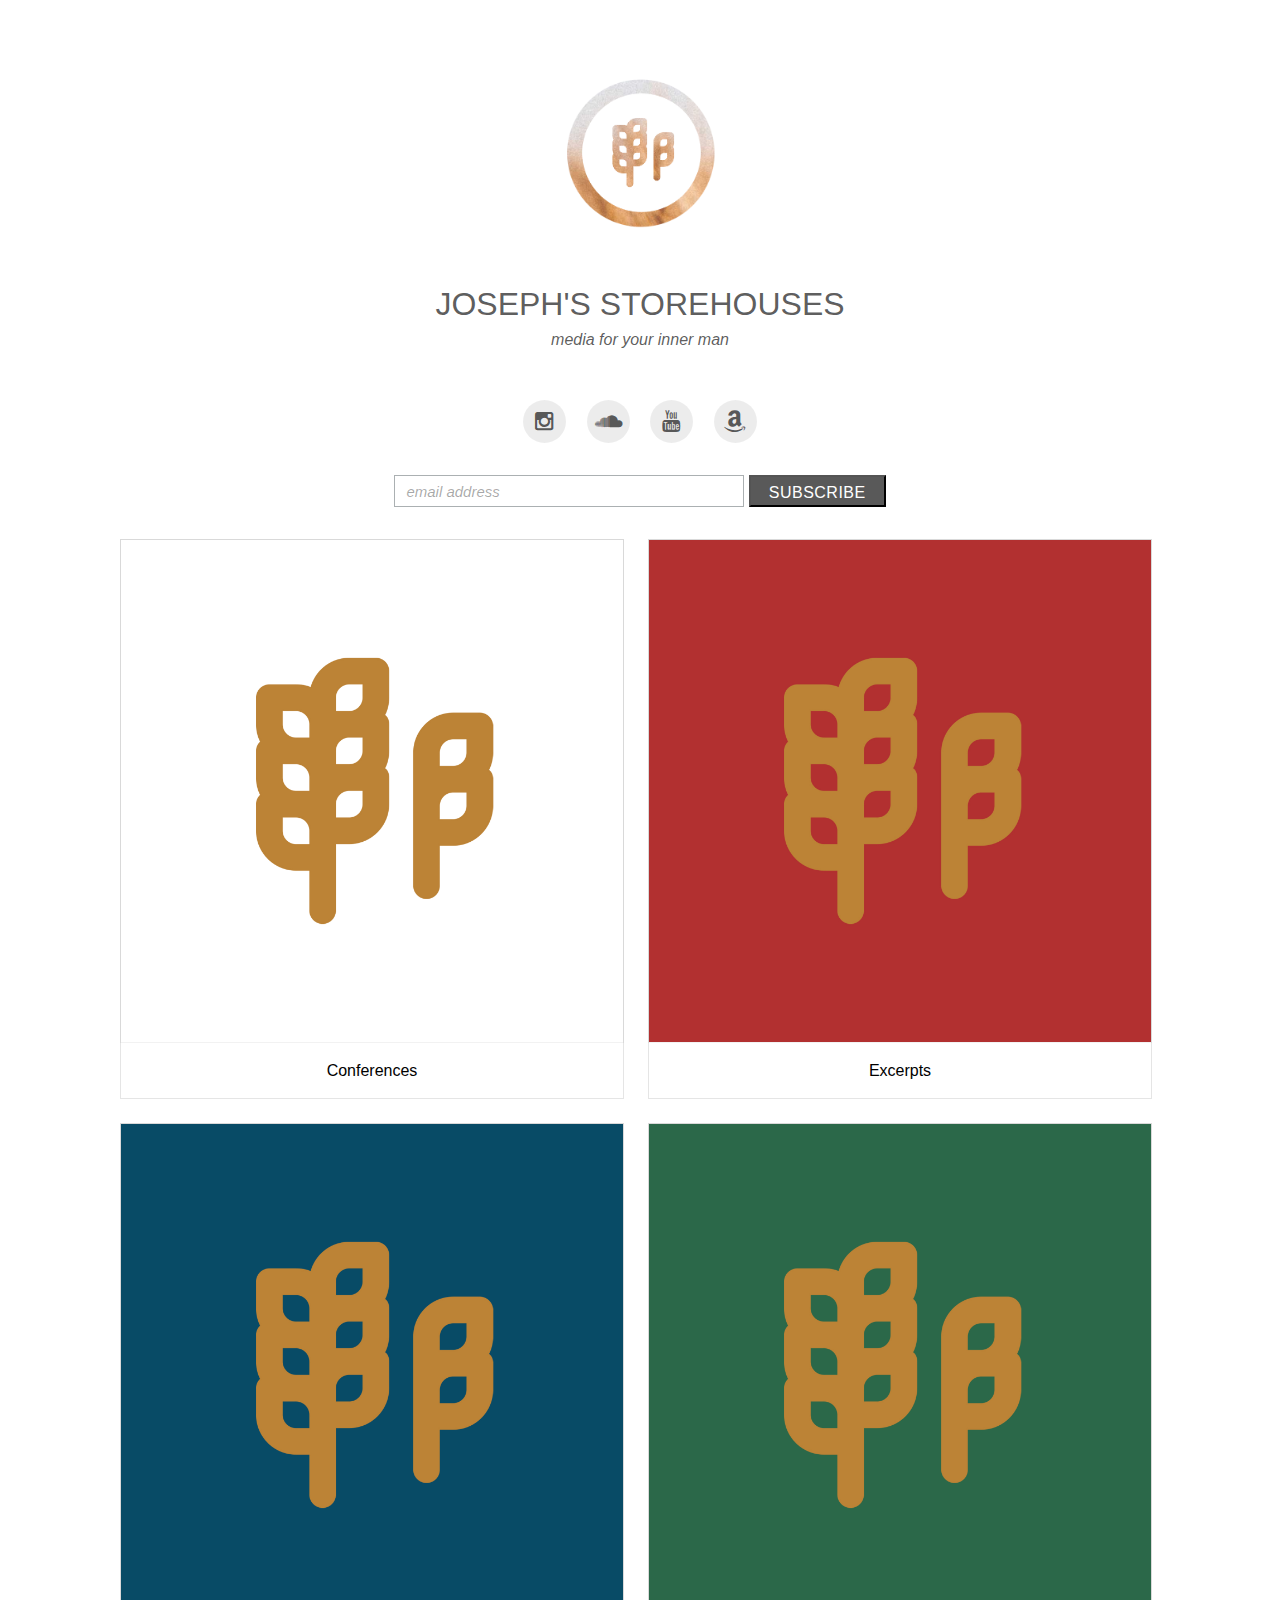
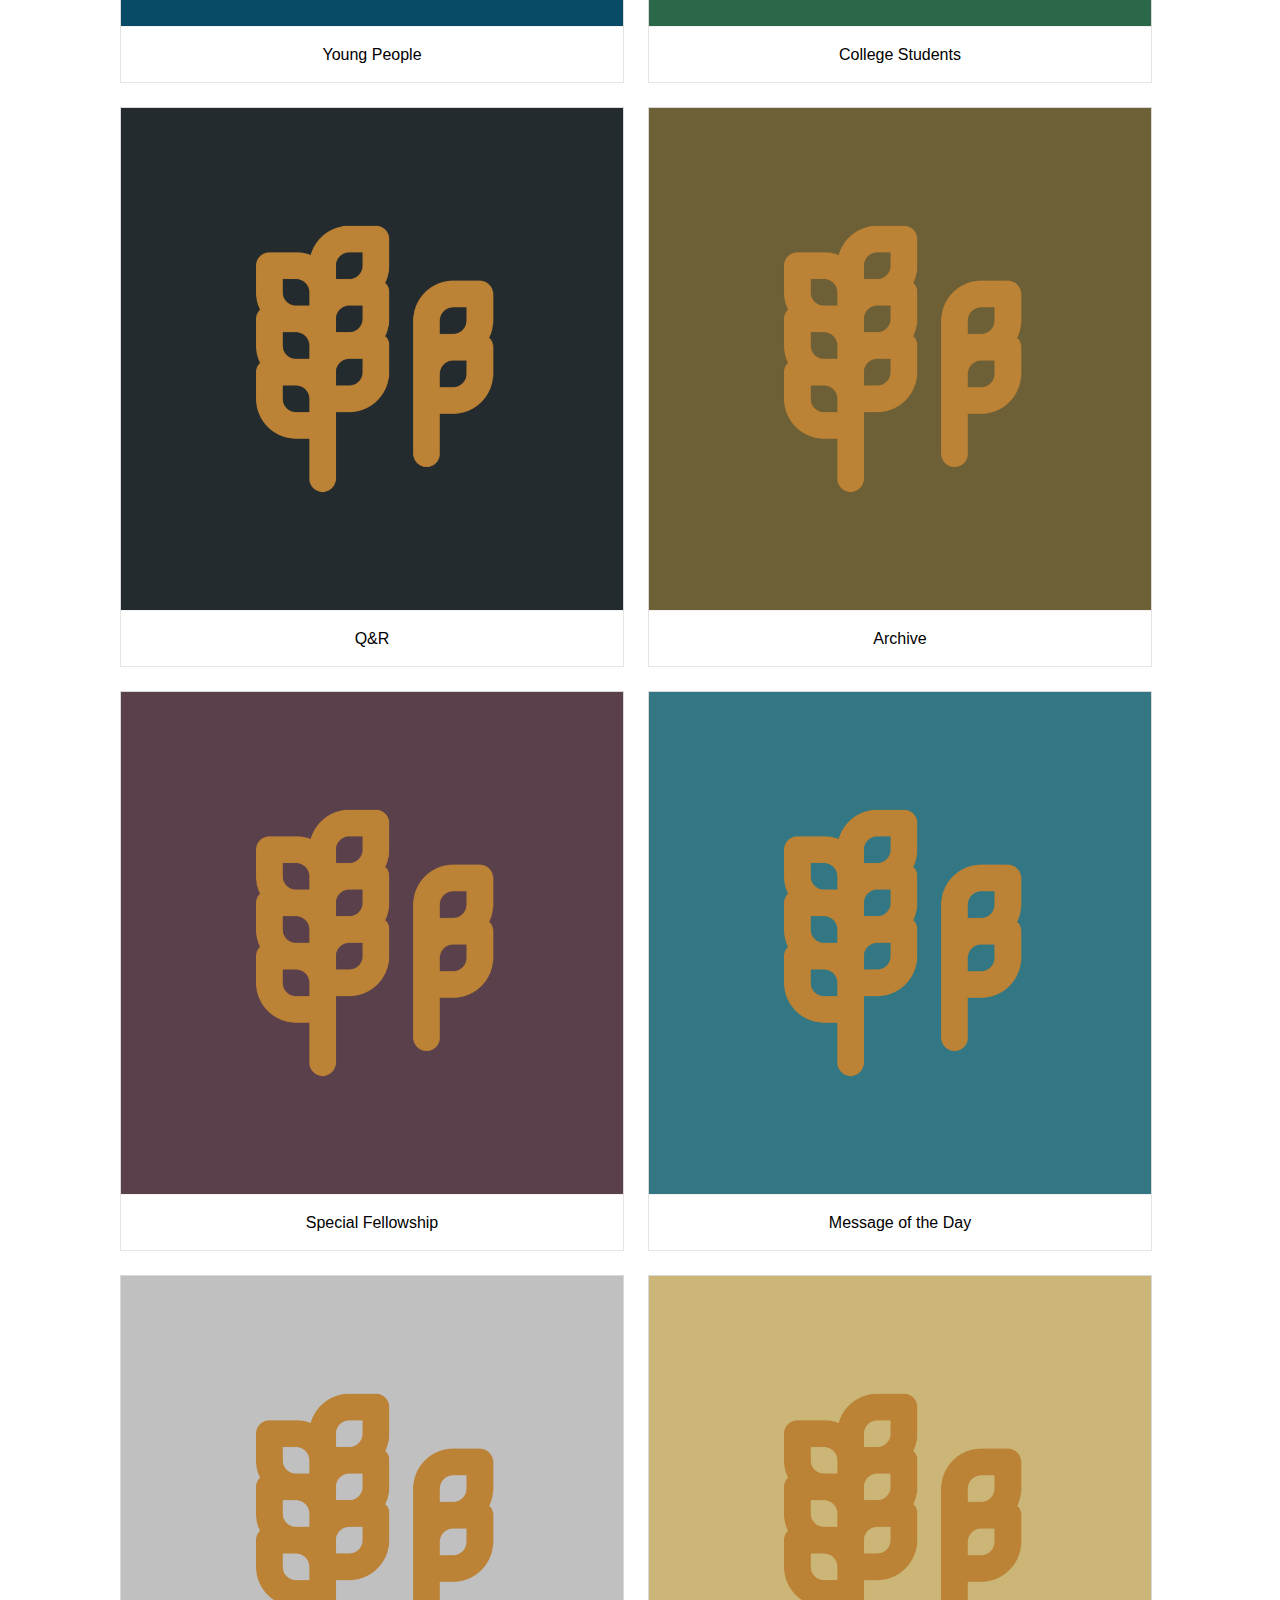
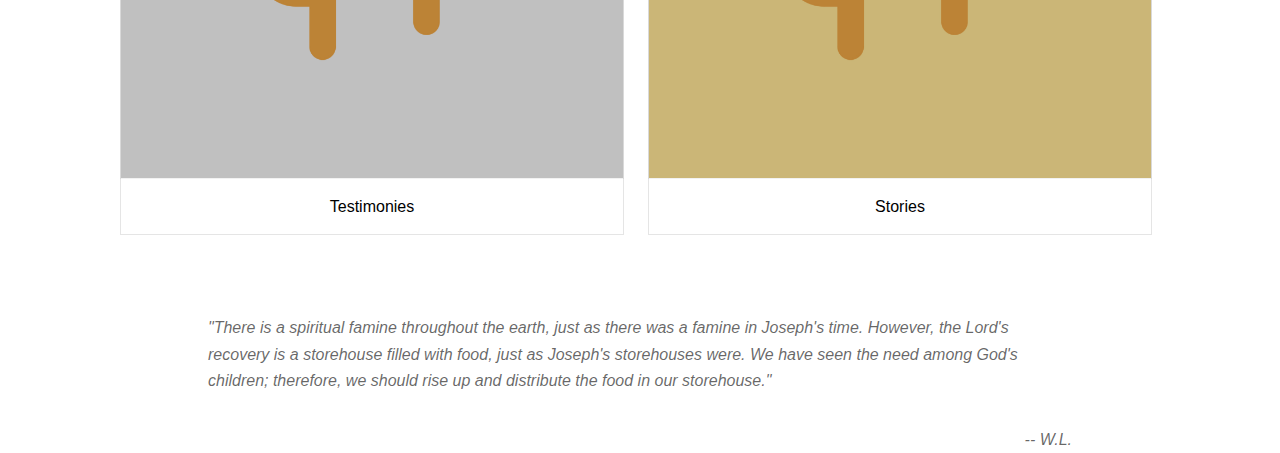
==== index.html @ 4e884fbc "Mail chimp style attempt #3" ====
<!DOCTYPE HTML>
<html>
	<head>
		<title>JStore</title>
		<meta charset="utf-8" />
		<meta name="viewport" content="width=device-width, initial-scale=1" />
		<link rel="stylesheet" href="assets/css/main.css" />
	</head>
	<body>


		<!-- The Overlay -->
		<div id="pick-podcast-method" class="overlay">
			<a href="javascript:void(0)" class="closebtn" onclick="closeNav()">&times;</a>
			<div class="overlay-content">
				<h1 id="overlay-text"></h1>
				<img src="images/thumbs/q-and-r.jpg" alt="conferences" id="overlay-image"/>
				<a id="apple-podcast-link">Apple Podcasts</a>
				<a id="google-podcast-link">Google Podcasts</a>
				<!-- <a id="overcast-link">Overcast</a> -->
				<a id="pocketCast-link">Pocket Casts</a>
				<a id="spotify-link">Spotify</a>
			</div>
		</div>

		<!-- Wrapper -->
			<div id="wrapper">

				<!-- Header -->
					<header id="header">
						<span class="avatar"><img src="images/avatar.png" alt="" /></span>
						<h1>JOSEPH'S STOREHOUSES</h1>
						<h2>media for your inner man</h2>
						<ul class="icons">
							<li><a href="https://instagram.com/jstorehouses?igshid=1w54a5v2cci45" class="icon style2 fa-instagram"><span class="label">Instagram</span></a></li>
							<li><a href="https://soundcloud.com/storehouses" class="icon style2 fa-soundcloud"><span class="label">SoundCloud</span></a></li>
							<li><a href="https://www.youtube.com/channel/UCAgT1_KsVG-cgtVqPvh79rQ" class="icon style2 fa-youtube"><span class="label">YouTube</span></a></li>
							<li><a href="https://www.amazon.com/jstorehouses-com-Josephs-Storehouses/dp/B0845ZCYL8/ref=mp_s_a_1_1?keywords=joseph%E2%80%99s+storehouses+alexa+skill&qid=1580650456&sr=8-1" class="icon style2 fa-amazon"><span class="label">Alexa</span></a></li>
						</ul>


						<!-- Begin Mailchimp Signup Form -->
						<link href="//cdn-images.mailchimp.com/embedcode/horizontal-slim-10_7.css" rel="stylesheet" type="text/css">
						<div id="mc_embed_signup">
							<form action="https://gmail.us20.list-manage.com/subscribe/post?u=3be3a4b41cfe2de0cd29c09fe&amp;id=c2358cf5a8" method="post" id="mc-embedded-subscribe-form" name="mc-embedded-subscribe-form" class="validate" target="_blank" novalidate>
							    <div id="mc_embed_signup_scroll">

										<input type="email" value="" name="EMAIL" class="email" id="mce-EMAIL" placeholder="email address" required>
								    <!-- real people should not fill this in and expect good things - do not remove this or risk form bot signups-->
								    <div style="position: absolute; left: -5000px;" aria-hidden="true"><input type="text" name="b_3be3a4b41cfe2de0cd29c09fe_c2358cf5a8" tabindex="-1" value=""></div>
										<input type="submit" value="SUBSCRIBE" name="subscribe" id="mc-embedded-subscribe" class="button">
							    </div>
							</form>
						</div>
						<!--End mc_embed_signup-->

						<!-- <input type="text" placeholder="enter email" class="field" maxlength="75" id="email"/> -->
						<!-- <button class="button">SUBSCRIBE</button> -->
					</header>

				<!-- Main -->
					<section id="main">

						<!-- Thumbnails (for Desktop)-->
							<section class="thumbnails" id="thumbDesktop">
								<div>
									<a onclick="openConferences()">
										<img src="images/thumbs/conferences.jpg" alt="conferences" />
										<h3>Conferences</h3>
									</a>
									<a onclick="openYP()">
										<img src="images/thumbs/young-people.jpg" alt="" />
										<h3>Young People</h3>
									</a>
								</div>

								<div>
									<a onclick="openQR()">
										<img src="images/thumbs/q-and-r.jpg" alt="" />
										<h3>Q&R</h3>
									</a>

									<a onclick="openSpecialFellowship()">
										<img src="images/thumbs/special-fellowship.jpg" alt="" />
										<h3>Special Fellowship</h3>
									</a>
								</div>

								<div>
									<a onclick="openTestimonies()">
										<img src="images/thumbs/testimonies.jpg" alt="" />
										<h3>Testimonies</h3>
									</a>
									<a onclick="openExcerpts()">
										<img src="images/thumbs/excerpts.jpg" alt="" />
										<h3>Excerpts</h3>
									</a>
								</div>

								<div>
									<a onclick="openCollege()">
										<img src="images/thumbs/college.jpg" alt="" />
										<h3>College Students</h3>
									</a>
									<a onclick="openArchive()">
										<img src="images/thumbs/archive.jpg" alt="" />
										<h3>Archive</h3>
									</a>
								</div>

								<div>
									<a onclick="openMessageOfDay()">
										<img src="images/thumbs/message-of-day.jpg" alt="" />
										<h3>Message of the Day</h3>
									</a>
									<a onclick="openStories()">
										<img src="images/thumbs/stories.jpg" alt="" />
										<h3>Stories</h3>
									</a>
								</div>
							</section>




							<!-- Thumbnails (for iPad)-->
								<section class="thumbnails" id="thumbiPad">
									<div>
										<a onclick="openConferences()">
											<img src="images/thumbs/conferences.jpg" alt="conferences" />
											<h3>Conferences</h3>
										</a>
										<a onclick="openYP()">
											<img src="images/thumbs/young-people.jpg" alt="" />
											<h3>Young People</h3>
										</a>
										<a onclick="openQR()">
											<img src="images/thumbs/q-and-r.jpg" alt="" />
											<h3>Q&R</h3>
										</a>
										<a onclick="openSpecialFellowship()">
											<img src="images/thumbs/special-fellowship.jpg" alt="" />
											<h3>Special Fellowship</h3>
										</a>
										<a onclick="openTestimonies()">
											<img src="images/thumbs/testimonies.jpg" alt="" />
											<h3>Testimonies</h3>
										</a>
									</div>


									<div>
										<a onclick="openExcerpts()">
											<img src="images/thumbs/excerpts.jpg" alt="" />
											<h3>Excerpts</h3>
										</a>
										<a onclick="openCollege()">
											<img src="images/thumbs/college.jpg" alt="" />
											<h3>College Students</h3>
										</a>
										<a onclick="openArchive()">
											<img src="images/thumbs/archive.jpg" alt="" />
											<h3>Archive</h3>
										</a>
										<a onclick="openMessageOfDay()">
											<img src="images/thumbs/message-of-day.jpg" alt="" />
											<h3>Message of the Day</h3>
										</a>
										<a onclick="openStories()">
											<img src="images/thumbs/stories.jpg" alt="" />
											<h3>Stories</h3>
										</a>
									</div>

								</section>
					</section>

					<!-- Footer Quote-->
					<section id="footer-quote">
						<p>"There is a spiritual famine throughout the earth, just as there was a famine in Joseph's time. However, the Lord's recovery is a storehouse filled with food, just as Joseph's storehouses were.
							We have seen the need among God's children; therefore, we should rise up and distribute the food in our storehouse."</p>
						<p id="quote-reference">-- W.L.</p>
					</section>
			</div>



			<!-- Scripts -->
			<script src="assets/js/jquery.min.js"></script>
			<script src="assets/js/jquery.poptrox.min.js"></script>
			<script src="assets/js/skel.min.js"></script>
			<script src="assets/js/main.js"></script>

	</body>
</html>
---- assets/css/main.css ----
@charset "UTF-8";
@import url(font-awesome.min.css);
@import url("http://fonts.googleapis.com/css?family=Source+Sans+Pro:200");

/* Reset */

	html, body, div, span, applet, object, iframe, h1, h2, h3, h4, h5, h6, p, blockquote, pre, a,
	abbr, acronym, address, big, cite, code, del, dfn, em, img, ins, kbd, q, s, samp, small, strike,
	strong, sub, sup, tt, var, b, u, i, center, dl, dt, dd, ol, ul, li, fieldset, form, label, legend,
	table, caption, tbody, tfoot, thead, tr, th, td, article, aside, canvas, details, embed, figure,
	figcaption, footer, header, hgroup, menu, nav, output, ruby, section, summary, time, mark, audio,
	video {
		margin: 0;
		padding: 0;
		border: 0;
		font-size: 100%;
		font: inherit;
		vertical-align: baseline;
	}

	article, aside, details, figcaption, figure, footer, header, hgroup, menu, nav, section {
		display: block;
	}

	body {
		line-height: 1;
	}

	ol, ul {
		list-style: none;
	}

	blockquote, q {
		quotes: none;
	}

	blockquote:before, blockquote:after, q:before, q:after {
		content: '';
		content: none;
	}

	table {
		border-collapse: collapse;
		border-spacing: 0;
	}

	body {
		-webkit-text-size-adjust: none;
	}

/* Box Model */

	*, *:before, *:after {
		-moz-box-sizing: border-box;
		-webkit-box-sizing: border-box;
		box-sizing: border-box;
	}

/* Grid */

	.row {
		border-bottom: solid 1px transparent;
		-moz-box-sizing: border-box;
		-webkit-box-sizing: border-box;
		box-sizing: border-box;
	}

	.row > * {
		float: left;
		-moz-box-sizing: border-box;
		-webkit-box-sizing: border-box;
		box-sizing: border-box;
	}

	.row:after, .row:before {
		content: '';
		display: block;
		clear: both;
		height: 0;
	}

	.row.uniform > * > :first-child {
		margin-top: 0;
	}

	.row.uniform > * > :last-child {
		margin-bottom: 0;
	}

	.row.\30 \25 > * {
		padding: 0 0 0 0em;
	}

	.row.\30 \25 {
		margin: 0 0 -1px 0em;
	}

	.row.uniform.\30 \25 > * {
		padding: 0em 0 0 0em;
	}

	.row.uniform.\30 \25 {
		margin: 0em 0 -1px 0em;
	}

	.row > * {
		padding: 0 0 0 2em;
	}

	.row {
		margin: 0 0 -1px -2em;
	}

	.row.uniform > * {
		padding: 2em 0 0 2em;
	}

	.row.uniform {
		margin: -2em 0 -1px -2em;
	}

	.row.\32 00\25 > * {
		padding: 0 0 0 4em;
	}

	.row.\32 00\25 {
		margin: 0 0 -1px -4em;
	}

	.row.uniform.\32 00\25 > * {
		padding: 4em 0 0 4em;
	}

	.row.uniform.\32 00\25 {
		margin: -4em 0 -1px -4em;
	}

	.row.\31 50\25 > * {
		padding: 0 0 0 3em;
	}

	.row.\31 50\25 {
		margin: 0 0 -1px -3em;
	}

	.row.uniform.\31 50\25 > * {
		padding: 3em 0 0 3em;
	}

	.row.uniform.\31 50\25 {
		margin: -3em 0 -1px -3em;
	}

	.row.\35 0\25 > * {
		padding: 0 0 0 1em;
	}

	.row.\35 0\25 {
		margin: 0 0 -1px -1em;
	}

	.row.uniform.\35 0\25 > * {
		padding: 1em 0 0 1em;
	}

	.row.uniform.\35 0\25 {
		margin: -1em 0 -1px -1em;
	}

	.row.\32 5\25 > * {
		padding: 0 0 0 0.5em;
	}

	.row.\32 5\25 {
		margin: 0 0 -1px -0.5em;
	}

	.row.uniform.\32 5\25 > * {
		padding: 0.5em 0 0 0.5em;
	}

	.row.uniform.\32 5\25 {
		margin: -0.5em 0 -1px -0.5em;
	}

	.\31 2u, .\31 2u\24 {
		width: 100%;
		clear: none;
		margin-left: 0;
	}

	.\31 1u, .\31 1u\24 {
		width: 91.6666666667%;
		clear: none;
		margin-left: 0;
	}

	.\31 0u, .\31 0u\24 {
		width: 83.3333333333%;
		clear: none;
		margin-left: 0;
	}

	.\39 u, .\39 u\24 {
		width: 75%;
		clear: none;
		margin-left: 0;
	}

	.\38 u, .\38 u\24 {
		width: 66.6666666667%;
		clear: none;
		margin-left: 0;
	}

	.\37 u, .\37 u\24 {
		width: 58.3333333333%;
		clear: none;
		margin-left: 0;
	}

	.\36 u, .\36 u\24 {
		width: 50%;
		clear: none;
		margin-left: 0;
	}

	.\35 u, .\35 u\24 {
		width: 41.6666666667%;
		clear: none;
		margin-left: 0;
	}

	.\34 u, .\34 u\24 {
		width: 33.3333333333%;
		clear: none;
		margin-left: 0;
	}

	.\33 u, .\33 u\24 {
		width: 25%;
		clear: none;
		margin-left: 0;
	}

	.\32 u, .\32 u\24 {
		width: 16.6666666667%;
		clear: none;
		margin-left: 0;
	}

	.\31 u, .\31 u\24 {
		width: 8.3333333333%;
		clear: none;
		margin-left: 0;
	}

	.\31 2u\24 + *,
	.\31 1u\24 + *,
	.\31 0u\24 + *,
	.\39 u\24 + *,
	.\38 u\24 + *,
	.\37 u\24 + *,
	.\36 u\24 + *,
	.\35 u\24 + *,
	.\34 u\24 + *,
	.\33 u\24 + *,
	.\32 u\24 + *,
	.\31 u\24 + * {
		clear: left;
	}

	.\-11u {
		margin-left: 91.66667%;
	}

	.\-10u {
		margin-left: 83.33333%;
	}

	.\-9u {
		margin-left: 75%;
	}

	.\-8u {
		margin-left: 66.66667%;
	}

	.\-7u {
		margin-left: 58.33333%;
	}

	.\-6u {
		margin-left: 50%;
	}

	.\-5u {
		margin-left: 41.66667%;
	}

	.\-4u {
		margin-left: 33.33333%;
	}

	.\-3u {
		margin-left: 25%;
	}

	.\-2u {
		margin-left: 16.66667%;
	}

	.\-1u {
		margin-left: 8.33333%;
	}

	@media screen and (max-width: 1680px) {

		.row > * {
			padding: 0 0 0 2em;
		}

		.row {
			margin: 0 0 -1px -2em;
		}

		.row.uniform > * {
			padding: 2em 0 0 2em;
		}

		.row.uniform {
			margin: -2em 0 -1px -2em;
		}

		.row.\32 00\25 > * {
			padding: 0 0 0 4em;
		}

		.row.\32 00\25 {
			margin: 0 0 -1px -4em;
		}

		.row.uniform.\32 00\25 > * {
			padding: 4em 0 0 4em;
		}

		.row.uniform.\32 00\25 {
			margin: -4em 0 -1px -4em;
		}

		.row.\31 50\25 > * {
			padding: 0 0 0 3em;
		}

		.row.\31 50\25 {
			margin: 0 0 -1px -3em;
		}

		.row.uniform.\31 50\25 > * {
			padding: 3em 0 0 3em;
		}

		.row.uniform.\31 50\25 {
			margin: -3em 0 -1px -3em;
		}

		.row.\35 0\25 > * {
			padding: 0 0 0 1em;
		}

		.row.\35 0\25 {
			margin: 0 0 -1px -1em;
		}

		.row.uniform.\35 0\25 > * {
			padding: 1em 0 0 1em;
		}

		.row.uniform.\35 0\25 {
			margin: -1em 0 -1px -1em;
		}

		.row.\32 5\25 > * {
			padding: 0 0 0 0.5em;
		}

		.row.\32 5\25 {
			margin: 0 0 -1px -0.5em;
		}

		.row.uniform.\32 5\25 > * {
			padding: 0.5em 0 0 0.5em;
		}

		.row.uniform.\32 5\25 {
			margin: -0.5em 0 -1px -0.5em;
		}

		.\31 2u\28xlarge\29, .\31 2u\24\28xlarge\29 {
			width: 100%;
			clear: none;
			margin-left: 0;
		}

		.\31 1u\28xlarge\29, .\31 1u\24\28xlarge\29 {
			width: 91.6666666667%;
			clear: none;
			margin-left: 0;
		}

		.\31 0u\28xlarge\29, .\31 0u\24\28xlarge\29 {
			width: 83.3333333333%;
			clear: none;
			margin-left: 0;
		}

		.\39 u\28xlarge\29, .\39 u\24\28xlarge\29 {
			width: 75%;
			clear: none;
			margin-left: 0;
		}

		.\38 u\28xlarge\29, .\38 u\24\28xlarge\29 {
			width: 66.6666666667%;
			clear: none;
			margin-left: 0;
		}

		.\37 u\28xlarge\29, .\37 u\24\28xlarge\29 {
			width: 58.3333333333%;
			clear: none;
			margin-left: 0;
		}

		.\36 u\28xlarge\29, .\36 u\24\28xlarge\29 {
			width: 50%;
			clear: none;
			margin-left: 0;
		}

		.\35 u\28xlarge\29, .\35 u\24\28xlarge\29 {
			width: 41.6666666667%;
			clear: none;
			margin-left: 0;
		}

		.\34 u\28xlarge\29, .\34 u\24\28xlarge\29 {
			width: 33.3333333333%;
			clear: none;
			margin-left: 0;
		}

		.\33 u\28xlarge\29, .\33 u\24\28xlarge\29 {
			width: 25%;
			clear: none;
			margin-left: 0;
		}

		.\32 u\28xlarge\29, .\32 u\24\28xlarge\29 {
			width: 16.6666666667%;
			clear: none;
			margin-left: 0;
		}

		.\31 u\28xlarge\29, .\31 u\24\28xlarge\29 {
			width: 8.3333333333%;
			clear: none;
			margin-left: 0;
		}

		.\31 2u\24\28xlarge\29 + *,
		.\31 1u\24\28xlarge\29 + *,
		.\31 0u\24\28xlarge\29 + *,
		.\39 u\24\28xlarge\29 + *,
		.\38 u\24\28xlarge\29 + *,
		.\37 u\24\28xlarge\29 + *,
		.\36 u\24\28xlarge\29 + *,
		.\35 u\24\28xlarge\29 + *,
		.\34 u\24\28xlarge\29 + *,
		.\33 u\24\28xlarge\29 + *,
		.\32 u\24\28xlarge\29 + *,
		.\31 u\24\28xlarge\29 + * {
			clear: left;
		}

		.\-11u\28xlarge\29 {
			margin-left: 91.66667%;
		}

		.\-10u\28xlarge\29 {
			margin-left: 83.33333%;
		}

		.\-9u\28xlarge\29 {
			margin-left: 75%;
		}

		.\-8u\28xlarge\29 {
			margin-left: 66.66667%;
		}

		.\-7u\28xlarge\29 {
			margin-left: 58.33333%;
		}

		.\-6u\28xlarge\29 {
			margin-left: 50%;
		}

		.\-5u\28xlarge\29 {
			margin-left: 41.66667%;
		}

		.\-4u\28xlarge\29 {
			margin-left: 33.33333%;
		}

		.\-3u\28xlarge\29 {
			margin-left: 25%;
		}

		.\-2u\28xlarge\29 {
			margin-left: 16.66667%;
		}

		.\-1u\28xlarge\29 {
			margin-left: 8.33333%;
		}

	}

	@media screen and (max-width: 1280px) {

		.row > * {
			padding: 0 0 0 2em;
		}

		.row {
			margin: 0 0 -1px -2em;
		}

		.row.uniform > * {
			padding: 2em 0 0 2em;
		}

		.row.uniform {
			margin: -2em 0 -1px -2em;
		}

		.row.\32 00\25 > * {
			padding: 0 0 0 4em;
		}

		.row.\32 00\25 {
			margin: 0 0 -1px -4em;
		}

		.row.uniform.\32 00\25 > * {
			padding: 4em 0 0 4em;
		}

		.row.uniform.\32 00\25 {
			margin: -4em 0 -1px -4em;
		}

		.row.\31 50\25 > * {
			padding: 0 0 0 3em;
		}

		.row.\31 50\25 {
			margin: 0 0 -1px -3em;
		}

		.row.uniform.\31 50\25 > * {
			padding: 3em 0 0 3em;
		}

		.row.uniform.\31 50\25 {
			margin: -3em 0 -1px -3em;
		}

		.row.\35 0\25 > * {
			padding: 0 0 0 1em;
		}

		.row.\35 0\25 {
			margin: 0 0 -1px -1em;
		}

		.row.uniform.\35 0\25 > * {
			padding: 1em 0 0 1em;
		}

		.row.uniform.\35 0\25 {
			margin: -1em 0 -1px -1em;
		}

		.row.\32 5\25 > * {
			padding: 0 0 0 0.5em;
		}

		.row.\32 5\25 {
			margin: 0 0 -1px -0.5em;
		}

		.row.uniform.\32 5\25 > * {
			padding: 0.5em 0 0 0.5em;
		}

		.row.uniform.\32 5\25 {
			margin: -0.5em 0 -1px -0.5em;
		}

		.\31 2u\28large\29, .\31 2u\24\28large\29 {
			width: 100%;
			clear: none;
			margin-left: 0;
		}

		.\31 1u\28large\29, .\31 1u\24\28large\29 {
			width: 91.6666666667%;
			clear: none;
			margin-left: 0;
		}

		.\31 0u\28large\29, .\31 0u\24\28large\29 {
			width: 83.3333333333%;
			clear: none;
			margin-left: 0;
		}

		.\39 u\28large\29, .\39 u\24\28large\29 {
			width: 75%;
			clear: none;
			margin-left: 0;
		}

		.\38 u\28large\29, .\38 u\24\28large\29 {
			width: 66.6666666667%;
			clear: none;
			margin-left: 0;
		}

		.\37 u\28large\29, .\37 u\24\28large\29 {
			width: 58.3333333333%;
			clear: none;
			margin-left: 0;
		}

		.\36 u\28large\29, .\36 u\24\28large\29 {
			width: 50%;
			clear: none;
			margin-left: 0;
		}

		.\35 u\28large\29, .\35 u\24\28large\29 {
			width: 41.6666666667%;
			clear: none;
			margin-left: 0;
		}

		.\34 u\28large\29, .\34 u\24\28large\29 {
			width: 33.3333333333%;
			clear: none;
			margin-left: 0;
		}

		.\33 u\28large\29, .\33 u\24\28large\29 {
			width: 25%;
			clear: none;
			margin-left: 0;
		}

		.\32 u\28large\29, .\32 u\24\28large\29 {
			width: 16.6666666667%;
			clear: none;
			margin-left: 0;
		}

		.\31 u\28large\29, .\31 u\24\28large\29 {
			width: 8.3333333333%;
			clear: none;
			margin-left: 0;
		}

		.\31 2u\24\28large\29 + *,
		.\31 1u\24\28large\29 + *,
		.\31 0u\24\28large\29 + *,
		.\39 u\24\28large\29 + *,
		.\38 u\24\28large\29 + *,
		.\37 u\24\28large\29 + *,
		.\36 u\24\28large\29 + *,
		.\35 u\24\28large\29 + *,
		.\34 u\24\28large\29 + *,
		.\33 u\24\28large\29 + *,
		.\32 u\24\28large\29 + *,
		.\31 u\24\28large\29 + * {
			clear: left;
		}

		.\-11u\28large\29 {
			margin-left: 91.66667%;
		}

		.\-10u\28large\29 {
			margin-left: 83.33333%;
		}

		.\-9u\28large\29 {
			margin-left: 75%;
		}

		.\-8u\28large\29 {
			margin-left: 66.66667%;
		}

		.\-7u\28large\29 {
			margin-left: 58.33333%;
		}

		.\-6u\28large\29 {
			margin-left: 50%;
		}

		.\-5u\28large\29 {
			margin-left: 41.66667%;
		}

		.\-4u\28large\29 {
			margin-left: 33.33333%;
		}

		.\-3u\28large\29 {
			margin-left: 25%;
		}

		.\-2u\28large\29 {
			margin-left: 16.66667%;
		}

		.\-1u\28large\29 {
			margin-left: 8.33333%;
		}

	}

	@media screen and (max-width: 980px) {

		.row > * {
			padding: 0 0 0 2em;
		}

		.row {
			margin: 0 0 -1px -2em;
		}

		.row.uniform > * {
			padding: 2em 0 0 2em;
		}

		.row.uniform {
			margin: -2em 0 -1px -2em;
		}

		.row.\32 00\25 > * {
			padding: 0 0 0 4em;
		}

		.row.\32 00\25 {
			margin: 0 0 -1px -4em;
		}

		.row.uniform.\32 00\25 > * {
			padding: 4em 0 0 4em;
		}

		.row.uniform.\32 00\25 {
			margin: -4em 0 -1px -4em;
		}

		.row.\31 50\25 > * {
			padding: 0 0 0 3em;
		}

		.row.\31 50\25 {
			margin: 0 0 -1px -3em;
		}

		.row.uniform.\31 50\25 > * {
			padding: 3em 0 0 3em;
		}

		.row.uniform.\31 50\25 {
			margin: -3em 0 -1px -3em;
		}

		.row.\35 0\25 > * {
			padding: 0 0 0 1em;
		}

		.row.\35 0\25 {
			margin: 0 0 -1px -1em;
		}

		.row.uniform.\35 0\25 > * {
			padding: 1em 0 0 1em;
		}

		.row.uniform.\35 0\25 {
			margin: -1em 0 -1px -1em;
		}

		.row.\32 5\25 > * {
			padding: 0 0 0 0.5em;
		}

		.row.\32 5\25 {
			margin: 0 0 -1px -0.5em;
		}

		.row.uniform.\32 5\25 > * {
			padding: 0.5em 0 0 0.5em;
		}

		.row.uniform.\32 5\25 {
			margin: -0.5em 0 -1px -0.5em;
		}

		.\31 2u\28medium\29, .\31 2u\24\28medium\29 {
			width: 100%;
			clear: none;
			margin-left: 0;
		}

		.\31 1u\28medium\29, .\31 1u\24\28medium\29 {
			width: 91.6666666667%;
			clear: none;
			margin-left: 0;
		}

		.\31 0u\28medium\29, .\31 0u\24\28medium\29 {
			width: 83.3333333333%;
			clear: none;
			margin-left: 0;
		}

		.\39 u\28medium\29, .\39 u\24\28medium\29 {
			width: 75%;
			clear: none;
			margin-left: 0;
		}

		.\38 u\28medium\29, .\38 u\24\28medium\29 {
			width: 66.6666666667%;
			clear: none;
			margin-left: 0;
		}

		.\37 u\28medium\29, .\37 u\24\28medium\29 {
			width: 58.3333333333%;
			clear: none;
			margin-left: 0;
		}

		.\36 u\28medium\29, .\36 u\24\28medium\29 {
			width: 50%;
			clear: none;
			margin-left: 0;
		}

		.\35 u\28medium\29, .\35 u\24\28medium\29 {
			width: 41.6666666667%;
			clear: none;
			margin-left: 0;
		}

		.\34 u\28medium\29, .\34 u\24\28medium\29 {
			width: 33.3333333333%;
			clear: none;
			margin-left: 0;
		}

		.\33 u\28medium\29, .\33 u\24\28medium\29 {
			width: 25%;
			clear: none;
			margin-left: 0;
		}

		.\32 u\28medium\29, .\32 u\24\28medium\29 {
			width: 16.6666666667%;
			clear: none;
			margin-left: 0;
		}

		.\31 u\28medium\29, .\31 u\24\28medium\29 {
			width: 8.3333333333%;
			clear: none;
			margin-left: 0;
		}

		.\31 2u\24\28medium\29 + *,
		.\31 1u\24\28medium\29 + *,
		.\31 0u\24\28medium\29 + *,
		.\39 u\24\28medium\29 + *,
		.\38 u\24\28medium\29 + *,
		.\37 u\24\28medium\29 + *,
		.\36 u\24\28medium\29 + *,
		.\35 u\24\28medium\29 + *,
		.\34 u\24\28medium\29 + *,
		.\33 u\24\28medium\29 + *,
		.\32 u\24\28medium\29 + *,
		.\31 u\24\28medium\29 + * {
			clear: left;
		}

		.\-11u\28medium\29 {
			margin-left: 91.66667%;
		}

		.\-10u\28medium\29 {
			margin-left: 83.33333%;
		}

		.\-9u\28medium\29 {
			margin-left: 75%;
		}

		.\-8u\28medium\29 {
			margin-left: 66.66667%;
		}

		.\-7u\28medium\29 {
			margin-left: 58.33333%;
		}

		.\-6u\28medium\29 {
			margin-left: 50%;
		}

		.\-5u\28medium\29 {
			margin-left: 41.66667%;
		}

		.\-4u\28medium\29 {
			margin-left: 33.33333%;
		}

		.\-3u\28medium\29 {
			margin-left: 25%;
		}

		.\-2u\28medium\29 {
			margin-left: 16.66667%;
		}

		.\-1u\28medium\29 {
			margin-left: 8.33333%;
		}

	}

	@media screen and (max-width: 736px) {

		.row > * {
			padding: 0 0 0 2em;
		}

		.row {
			margin: 0 0 -1px -2em;
		}

		.row.uniform > * {
			padding: 2em 0 0 2em;
		}

		.row.uniform {
			margin: -2em 0 -1px -2em;
		}

		.row.\32 00\25 > * {
			padding: 0 0 0 4em;
		}

		.row.\32 00\25 {
			margin: 0 0 -1px -4em;
		}

		.row.uniform.\32 00\25 > * {
			padding: 4em 0 0 4em;
		}

		.row.uniform.\32 00\25 {
			margin: -4em 0 -1px -4em;
		}

		.row.\31 50\25 > * {
			padding: 0 0 0 3em;
		}

		.row.\31 50\25 {
			margin: 0 0 -1px -3em;
		}

		.row.uniform.\31 50\25 > * {
			padding: 3em 0 0 3em;
		}

		.row.uniform.\31 50\25 {
			margin: -3em 0 -1px -3em;
		}

		.row.\35 0\25 > * {
			padding: 0 0 0 1em;
		}

		.row.\35 0\25 {
			margin: 0 0 -1px -1em;
		}

		.row.uniform.\35 0\25 > * {
			padding: 1em 0 0 1em;
		}

		.row.uniform.\35 0\25 {
			margin: -1em 0 -1px -1em;
		}

		.row.\32 5\25 > * {
			padding: 0 0 0 0.5em;
		}

		.row.\32 5\25 {
			margin: 0 0 -1px -0.5em;
		}

		.row.uniform.\32 5\25 > * {
			padding: 0.5em 0 0 0.5em;
		}

		.row.uniform.\32 5\25 {
			margin: -0.5em 0 -1px -0.5em;
		}

		.\31 2u\28small\29, .\31 2u\24\28small\29 {
			width: 100%;
			clear: none;
			margin-left: 0;
		}

		.\31 1u\28small\29, .\31 1u\24\28small\29 {
			width: 91.6666666667%;
			clear: none;
			margin-left: 0;
		}

		.\31 0u\28small\29, .\31 0u\24\28small\29 {
			width: 83.3333333333%;
			clear: none;
			margin-left: 0;
		}

		.\39 u\28small\29, .\39 u\24\28small\29 {
			width: 75%;
			clear: none;
			margin-left: 0;
		}

		.\38 u\28small\29, .\38 u\24\28small\29 {
			width: 66.6666666667%;
			clear: none;
			margin-left: 0;
		}

		.\37 u\28small\29, .\37 u\24\28small\29 {
			width: 58.3333333333%;
			clear: none;
			margin-left: 0;
		}

		.\36 u\28small\29, .\36 u\24\28small\29 {
			width: 50%;
			clear: none;
			margin-left: 0;
		}

		.\35 u\28small\29, .\35 u\24\28small\29 {
			width: 41.6666666667%;
			clear: none;
			margin-left: 0;
		}

		.\34 u\28small\29, .\34 u\24\28small\29 {
			width: 33.3333333333%;
			clear: none;
			margin-left: 0;
		}

		.\33 u\28small\29, .\33 u\24\28small\29 {
			width: 25%;
			clear: none;
			margin-left: 0;
		}

		.\32 u\28small\29, .\32 u\24\28small\29 {
			width: 16.6666666667%;
			clear: none;
			margin-left: 0;
		}

		.\31 u\28small\29, .\31 u\24\28small\29 {
			width: 8.3333333333%;
			clear: none;
			margin-left: 0;
		}

		.\31 2u\24\28small\29 + *,
		.\31 1u\24\28small\29 + *,
		.\31 0u\24\28small\29 + *,
		.\39 u\24\28small\29 + *,
		.\38 u\24\28small\29 + *,
		.\37 u\24\28small\29 + *,
		.\36 u\24\28small\29 + *,
		.\35 u\24\28small\29 + *,
		.\34 u\24\28small\29 + *,
		.\33 u\24\28small\29 + *,
		.\32 u\24\28small\29 + *,
		.\31 u\24\28small\29 + * {
			clear: left;
		}

		.\-11u\28small\29 {
			margin-left: 91.66667%;
		}

		.\-10u\28small\29 {
			margin-left: 83.33333%;
		}

		.\-9u\28small\29 {
			margin-left: 75%;
		}

		.\-8u\28small\29 {
			margin-left: 66.66667%;
		}

		.\-7u\28small\29 {
			margin-left: 58.33333%;
		}

		.\-6u\28small\29 {
			margin-left: 50%;
		}

		.\-5u\28small\29 {
			margin-left: 41.66667%;
		}

		.\-4u\28small\29 {
			margin-left: 33.33333%;
		}

		.\-3u\28small\29 {
			margin-left: 25%;
		}

		.\-2u\28small\29 {
			margin-left: 16.66667%;
		}

		.\-1u\28small\29 {
			margin-left: 8.33333%;
		}

	}

	@media screen and (max-width: 480px) {

		.row > * {
			padding: 0 0 0 2em;
		}

		.row {
			margin: 0 0 -1px -2em;
		}

		.row.uniform > * {
			padding: 2em 0 0 2em;
		}

		.row.uniform {
			margin: -2em 0 -1px -2em;
		}

		.row.\32 00\25 > * {
			padding: 0 0 0 4em;
		}

		.row.\32 00\25 {
			margin: 0 0 -1px -4em;
		}

		.row.uniform.\32 00\25 > * {
			padding: 4em 0 0 4em;
		}

		.row.uniform.\32 00\25 {
			margin: -4em 0 -1px -4em;
		}

		.row.\31 50\25 > * {
			padding: 0 0 0 3em;
		}

		.row.\31 50\25 {
			margin: 0 0 -1px -3em;
		}

		.row.uniform.\31 50\25 > * {
			padding: 3em 0 0 3em;
		}

		.row.uniform.\31 50\25 {
			margin: -3em 0 -1px -3em;
		}

		.row.\35 0\25 > * {
			padding: 0 0 0 1em;
		}

		.row.\35 0\25 {
			margin: 0 0 -1px -1em;
		}

		.row.uniform.\35 0\25 > * {
			padding: 1em 0 0 1em;
		}

		.row.uniform.\35 0\25 {
			margin: -1em 0 -1px -1em;
		}

		.row.\32 5\25 > * {
			padding: 0 0 0 0.5em;
		}

		.row.\32 5\25 {
			margin: 0 0 -1px -0.5em;
		}

		.row.uniform.\32 5\25 > * {
			padding: 0.5em 0 0 0.5em;
		}

		.row.uniform.\32 5\25 {
			margin: -0.5em 0 -1px -0.5em;
		}

		.\31 2u\28xsmall\29, .\31 2u\24\28xsmall\29 {
			width: 100%;
			clear: none;
			margin-left: 0;
		}

		.\31 1u\28xsmall\29, .\31 1u\24\28xsmall\29 {
			width: 91.6666666667%;
			clear: none;
			margin-left: 0;
		}

		.\31 0u\28xsmall\29, .\31 0u\24\28xsmall\29 {
			width: 83.3333333333%;
			clear: none;
			margin-left: 0;
		}

		.\39 u\28xsmall\29, .\39 u\24\28xsmall\29 {
			width: 75%;
			clear: none;
			margin-left: 0;
		}

		.\38 u\28xsmall\29, .\38 u\24\28xsmall\29 {
			width: 66.6666666667%;
			clear: none;
			margin-left: 0;
		}

		.\37 u\28xsmall\29, .\37 u\24\28xsmall\29 {
			width: 58.3333333333%;
			clear: none;
			margin-left: 0;
		}

		.\36 u\28xsmall\29, .\36 u\24\28xsmall\29 {
			width: 50%;
			clear: none;
			margin-left: 0;
		}

		.\35 u\28xsmall\29, .\35 u\24\28xsmall\29 {
			width: 41.6666666667%;
			clear: none;
			margin-left: 0;
		}

		.\34 u\28xsmall\29, .\34 u\24\28xsmall\29 {
			width: 33.3333333333%;
			clear: none;
			margin-left: 0;
		}

		.\33 u\28xsmall\29, .\33 u\24\28xsmall\29 {
			width: 25%;
			clear: none;
			margin-left: 0;
		}

		.\32 u\28xsmall\29, .\32 u\24\28xsmall\29 {
			width: 16.6666666667%;
			clear: none;
			margin-left: 0;
		}

		.\31 u\28xsmall\29, .\31 u\24\28xsmall\29 {
			width: 8.3333333333%;
			clear: none;
			margin-left: 0;
		}

		.\31 2u\24\28xsmall\29 + *,
		.\31 1u\24\28xsmall\29 + *,
		.\31 0u\24\28xsmall\29 + *,
		.\39 u\24\28xsmall\29 + *,
		.\38 u\24\28xsmall\29 + *,
		.\37 u\24\28xsmall\29 + *,
		.\36 u\24\28xsmall\29 + *,
		.\35 u\24\28xsmall\29 + *,
		.\34 u\24\28xsmall\29 + *,
		.\33 u\24\28xsmall\29 + *,
		.\32 u\24\28xsmall\29 + *,
		.\31 u\24\28xsmall\29 + * {
			clear: left;
		}

		.\-11u\28xsmall\29 {
			margin-left: 91.66667%;
		}

		.\-10u\28xsmall\29 {
			margin-left: 83.33333%;
		}

		.\-9u\28xsmall\29 {
			margin-left: 75%;
		}

		.\-8u\28xsmall\29 {
			margin-left: 66.66667%;
		}

		.\-7u\28xsmall\29 {
			margin-left: 58.33333%;
		}

		.\-6u\28xsmall\29 {
			margin-left: 50%;
		}

		.\-5u\28xsmall\29 {
			margin-left: 41.66667%;
		}

		.\-4u\28xsmall\29 {
			margin-left: 33.33333%;
		}

		.\-3u\28xsmall\29 {
			margin-left: 25%;
		}

		.\-2u\28xsmall\29 {
			margin-left: 16.66667%;
		}

		.\-1u\28xsmall\29 {
			margin-left: 8.33333%;
		}

	}

/* Basic */

	@-ms-viewport {
		width: device-width;
	}

	body {
		-ms-overflow-style: scrollbar;
	}

	@media screen and (max-width: 480px) {

		html, body {
			min-width: 320px;
		}

	}

	body {
		background-color: #fff;
		background-size: cover;
		background-position: top center;
	}

		body.is-loading *, body.is-loading *:before, body.is-loading *:after {
			-moz-animation: none !important;
			-webkit-animation: none !important;
			-ms-animation: none !important;
			animation: none !important;
			-moz-transition: none !important;
			-webkit-transition: none !important;
			-ms-transition: none !important;
			transition: none !important;
		}

/* Type */

	body, input, select, textarea {
		color: rgba(0, 0, 0, 0.65);
		font-family: "Futura", Helvetica, sans-serif;
		font-size: 13pt;
		font-weight: 200;
		line-height: 1.65;
	}

		@media screen and (max-width: 1280px) {

			body, input, select, textarea {
				font-size: 12pt;
			}

		}

	a {
		color: inherit;
		text-decoration: none;
		border-bottom: dotted 1px rgba(0, 0, 0, 0.35);
		-moz-transition: border-bottom-color 0.2s ease-in-out, color 0.2s ease-in-out;
		-webkit-transition: border-bottom-color 0.2s ease-in-out, color 0.2s ease-in-out;
		-ms-transition: border-bottom-color 0.2s ease-in-out, color 0.2s ease-in-out;
		transition: border-bottom-color 0.2s ease-in-out, color 0.2s ease-in-out;
	}

		a:hover {
			color: #000;
			border-bottom-color: transparent;
		}

	strong, b {
		color: #000;
		font-weight: 200;
	}

	em, i {
		font-style: italic;
	}

	p {
		margin: 0 0 2em 0;
	}

	h1, h2, h3, h4, h5, h6 {
		color: #000;
		font-weight: 200;
		line-height: 1.5;
		margin: 0 0 1em 0;
	}

		h1 a, h2 a, h3 a, h4 a, h5 a, h6 a {
			color: inherit;
			text-decoration: none;
		}

		@media screen and (max-width: 980px) {

			h1 br, h2 br, h3 br, h4 br, h5 br, h6 br {
				display: none;
			}

		}

	h1 {
		font-size: 1.75em;
	}

		@media screen and (max-width: 980px) {

			h1 {
				font-size: 1.5em;
			}

		}

		@media screen and (max-width: 736px) {

			h1 {
				font-size: 1.25em;
			}

		}

	h2 {
		font-size: 1.35em;
	}

		@media screen and (max-width: 736px) {

			h2 {
				font-size: 1em;
			}

		}

	h3 {
		font-size: 1em;
	}

	h4 {
		font-size: 1em;
	}

	h5 {
		font-size: 0.9em;
	}

	h6 {
		font-size: 0.7em;
	}

	sub {
		font-size: 0.8em;
		position: relative;
		top: 0.5em;
	}

	sup {
		font-size: 0.8em;
		position: relative;
		top: -0.5em;
	}

	blockquote {
		border-left: solid 4px rgba(0, 0, 0, 0.25);
		font-style: italic;
		margin: 0 0 2em 0;
		padding: 0.5em 0 0.5em 2em;
	}

	code {
		background: rgba(0, 0, 0, 0.075);
		border-radius: 0px;
		border: solid 1px rgba(0, 0, 0, 0.25);
		font-family: "Futura", monospace;
		font-size: 0.9em;
		margin: 0 0.25em;
		padding: 0.25em 0.65em;
	}

	pre {
		-webkit-overflow-scrolling: touch;
		font-family: "Futura", monospace;
		font-size: 0.9em;
		margin: 0 0 2em 0;
	}

		pre code {
			display: block;
			line-height: 1.75;
			padding: 1em 1.5em;
			overflow-x: auto;
		}

	hr {
		border: 0;
		border-bottom: solid 1px rgba(0, 0, 0, 0.25);
		margin: 2em 0;
	}

		hr.major {
			margin: 3em 0;
		}

	.align-left {
		text-align: left;
	}

	.align-center {
		text-align: center;
	}

	.align-right {
		text-align: right;
	}

/* Section/Article */

	section.special, article.special {
		text-align: center;
	}

	header p {
		color: rgba(0, 0, 0, 0.35);
		position: relative;
		margin: 0 0 1.5em 0;
	}

	header h2 + p {
		font-size: 1.25em;
		margin-top: -1em;
	}

	header h3 + p {
		font-size: 1.1em;
		margin-top: -0.8em;
	}

	header h4 + p,
	header h5 + p,
	header h6 + p {
		font-size: 0.9em;
		margin-top: -0.6em;
	}

/* Box */

	.box {
		border-radius: 0px;
		border: solid 1px rgba(0, 0, 0, 0.25);
		margin-bottom: 2em;
		padding: 1.5em;
	}

		.box > :last-child,
		.box > :last-child > :last-child,
		.box > :last-child > :last-child > :last-child {
			margin-bottom: 0;
		}

		.box.alt {
			border: 0;
			border-radius: 0;
			padding: 0;
		}

/* Icon */

	.icon {
		text-decoration: none;
		border-bottom: none;
		position: relative;
	}

		.icon:before {
			-moz-osx-font-smoothing: grayscale;
			-webkit-font-smoothing: antialiased;
			font-family: FontAwesome;
			font-style: normal;
			font-weight: normal;
			text-transform: none !important;
		}

		.icon > .label {
			display: none;
		}

		.icon.style2 {
			-moz-transition: all 0.2s ease;
			-webkit-transition: all 0.2s ease;
			-ms-transition: all 0.2s ease;
			transition: all 0.2s ease;
			border-radius: 100%;
			display: inline-block;
			padding: 0.5em;
			/* border: solid 1px rgba(0, 0, 0, 0.25); */
			background-color: rgba(0, 0, 0, 0.075);
		}

			.icon.style2:before {
				display: block;
				width: 1.25em;
				height: 1.25em;
				line-height: 1.25em;
				font-size: 1.35em;
			}

			.icon.style2:hover {
				/* background-color: rgba(0, 0, 0, 0.25); */
				transform: scale(1.2);
			}

			@media screen and (max-width: 736px) {

				.icon.style2:before {
					font-size: 1em;
				}

			}

/* Image */

	.image {
		border-radius: 0px;
		border: 0;
		display: inline-block;
		position: relative;
	}

		.image img {
			border-radius: 0px;
			display: block;
		}

		.image.left, .image.right {
			max-width: 40%;
		}

			.image.left img, .image.right img {
				width: 100%;
			}

		.image.left {
			float: left;
			padding: 0 1.5em 1em 0;
			top: 0.25em;
		}

		.image.right {
			float: right;
			padding: 0 0 1em 1.5em;
			top: 0.25em;
		}

		.image.fit {
			display: block;
			margin: 0 0 2em 0;
			width: 100%;
		}

			.image.fit img {
				width: 100%;
			}

		.image.main {
			display: block;
			margin: 0 0 3em 0;
			width: 100%;
		}

			.image.main img {
				width: 100%;
			}

/* List */

	ol {
		list-style: decimal;
		margin: 0 0 2em 0;
		padding-left: 1.25em;
	}

		ol li {
			padding-left: 0.25em;
		}

	ul {
		list-style: disc;
		margin: 0 0 2em 0;
		padding-left: 1em;
	}

		ul li {
			padding-left: 0.5em;
		}

		ul.alt {
			list-style: none;
			padding-left: 0;
		}

			ul.alt li {
				border-top: solid 1px rgba(0, 0, 0, 0.25);
				padding: 0.5em 0;
			}

				ul.alt li:first-child {
					border-top: 0;
					padding-top: 0;
				}

		ul.icons {
			cursor: default;
			list-style: none;
			padding-left: 0;
		}

			ul.icons li {
				display: inline-block;
				padding: 0 1em 0 0;
			}

				ul.icons li:last-child {
					padding-right: 0;
				}

		ul.actions {
			cursor: default;
			list-style: none;
			padding-left: 0;
		}

			ul.actions li {
				display: inline-block;
				padding: 0 1em 0 0;
				vertical-align: middle;
			}

				ul.actions li:last-child {
					padding-right: 0;
				}

			ul.actions.small li {
				padding: 0 0.5em 0 0;
			}

			ul.actions.vertical li {
				display: block;
				padding: 1em 0 0 0;
			}

				ul.actions.vertical li:first-child {
					padding-top: 0;
				}

				ul.actions.vertical li > * {
					margin-bottom: 0;
				}

			ul.actions.vertical.small li {
				padding: 0.5em 0 0 0;
			}

				ul.actions.vertical.small li:first-child {
					padding-top: 0;
				}

			ul.actions.fit {
				display: table;
				margin-left: -1em;
				padding: 0;
				table-layout: fixed;
				width: calc(100% + 1em);
			}

				ul.actions.fit li {
					display: table-cell;
					padding: 0 0 0 1em;
				}

					ul.actions.fit li > * {
						margin-bottom: 0;
					}

				ul.actions.fit.small {
					margin-left: -0.5em;
					width: calc(100% + 0.5em);
				}

					ul.actions.fit.small li {
						padding: 0 0 0 0.5em;
					}

			@media screen and (max-width: 480px) {

				ul.actions {
					margin: 0 0 2em 0;
				}

					ul.actions li {
						padding: 1em 0 0 0;
						display: block;
						text-align: center;
						width: 100%;
					}

						ul.actions li:first-child {
							padding-top: 0;
						}

						ul.actions li > * {
							width: 100%;
							margin: 0 !important;
						}

							ul.actions li > *.icon:before {
								margin-left: -2em;
							}

					ul.actions.small li {
						padding: 0.5em 0 0 0;
					}

						ul.actions.small li:first-child {
							padding-top: 0;
						}

			}

	dl {
		margin: 0 0 2em 0;
	}

		dl dt {
			display: block;
			font-weight: 200;
			margin: 0 0 1em 0;
		}

		dl dd {
			margin-left: 2em;
		}

/* Thumbnails */

	#thumbiPad {
		display: none;
	}

	.thumbnails {
		display: -moz-flex;
		display: -webkit-flex;
		display: -ms-flex;
		display: flex;
		-moz-flex-direction: row;
		-webkit-flex-direction: row;
		-ms-flex-direction: row;
		flex-direction: row;
		position: relative;
		margin: 0 0 2em -2em;
	}

		.thumbnails a {
			-moz-transition: all 0.2s ease;
			-webkit-transition: all 0.2s ease;
			-ms-transition: all 0.2s ease;
			transition: all 0.2s ease;
			border-bottom: none;
			display: block;
			width: 100%;
			margin: 0 0 2em 0;
			text-align: center;
			border-radius: 0px;
			box-shadow: inset 0 0 0 1px rgba(0, 0, 0, 0.1);
			background-color: rgba(0, 0, 0, 0);
			cursor: pointer;
			outline: 0;
			overflow: hidden;
		}

			.thumbnails a img {
				display: block;
				width: 100%;
				border-top-left-radius: 0px;
				border-top-right-radius: 0px;
				border-width: 1px;
				border-style: solid;
				border-color: rgba(0, 0, 0, 0.05);
			}

			.thumbnails a h3 {
				margin: 1em;
			}

			.thumbnails a:hover {
				background-color: rgba(0, 0, 0, 0.05);
				box-shadow: inset 0 0 0 1px rgba(0, 0, 0, 0.05), 0 0 0.5em 0 rgba(0, 0, 0, 0.05);
				transform: scale(1.05);
			}

		.thumbnails > div {
			display: -moz-flex;
			display: -webkit-flex;
			display: -ms-flex;
			display: flex;
			-moz-flex-direction: column;
			-webkit-flex-direction: column;
			-ms-flex-direction: column;
			flex-direction: column;
			width: calc(100% / 5);
			padding-left: 2em;
		}

			.thumbnails > div > :last-child {
				margin-bottom: 0;
			}

		@media screen and (max-width: 1280px) {
			#thumbiPad {
				display: -moz-flex;
				display: -webkit-flex;
				display: -ms-flex;
				display: flex;
				-moz-flex-direction: row;
				-webkit-flex-direction: row;
				-ms-flex-direction: row;
				flex-direction: row;
				position: relative;
				margin: 0 0 2em -2em;
			}
			#thumbDesktop {
				display: none;
			}

			.thumbnails {
				margin: 0 0 2em -1.5em;
			}

				.thumbnails a {
					margin: 0 0 1.5em 0;
				}

				.thumbnails > div {
					padding-left: 1.5em;
					width: calc(100% / 2);
				}

		}

		@media screen and (max-width: 980px) {

			.thumbnails h3 {
				font-size: 0.8em;
			}

		}

		@media screen and (max-width: 480px) {
			#thumbiPad {
				flex-direction: column;
			}

			.thumbnails {
				display: block;
			}

				.thumbnails a {
					margin: 0 0 2em 0 !important;
				}

				.thumbnails > div {
					display: block;
					width: 100%;
				}

					.thumbnails > div:last-child > :last-child {
						margin-bottom: 0 !important;
					}

				.thumbnails h3 {
					font-size: 1em;
				}

		}

/* Wrapper */

	#wrapper {
		max-width: 68em;
		width: 100%;
		margin: 0 auto;
		padding: 0 2em;
		opacity: 1;
		filter: none;
		-moz-transition: opacity 1s ease, -moz-filter 1s ease;
		-webkit-transition: opacity 1s ease, -webkit-filter 1s ease;
		-ms-transition: opacity 1s ease, -ms-filter 1s ease;
		transition: opacity 1s ease, filter 1s ease;
	}

	body.is-loading #wrapper {
		opacity: 0;
		-moz-filter: blur(1px);
		-webkit-filter: blur(1px);
		-ms-filter: blur(1px);
		filter: blur(1px);
	}

	body.is-covered #wrapper {
		-moz-filter: blur(3px);
		-webkit-filter: blur(3px);
		-ms-filter: blur(3px);
		filter: blur(3px);
	}

/* Header */

	#header {
		text-align: center;
		padding: 6em 0 4em 0;
	}

		#header h1 {
			color: rgba(0, 0, 0, 0.65);
			font-size: 2em;
			margin-bottom: 0px;
		}

		#header h2 {
			color: rgba(0, 0, 0, 0.65);
			font-size: 1em;
			font-style: italic;
			margin-bottom: 3em;
		}

		::-webkit-input-placeholder {
			color: rgba(0, 0, 0, 0.35);
			padding-left: 5px;
			font-style: italic;
		}
		:-ms-input-placeholder {
			color: rgba(0, 0, 0, 0.35);
			padding-left: 5px;
			font-style: italic;
		}
		::placeholder {
  		color: rgba(0, 0, 0, 0.35);
			padding-left: 5px;
			font-style: italic;
		}


		#mc_embed_signup .button {
		    /* font-size: 13px;
		    border: none; */
		    -webkit-border-radius: 0px;
		    -moz-border-radius: 0px;
		    border-radius: 0px;
		    letter-spacing: .03em;
		    color: #fff;
		    background-color: rgba(0, 0, 0, 0.65);
		    box-sizing: border-box;
		    height: 32px;
		    line-height: 32px;
		    padding: 0 18px;
		    display: inline-block;
		    margin: 0;
		    transition: all 0.2s ease;
				text-align: center;
		}

			#mc_embed_signup .button:hover {
				transform: scale(1.05);
				cursor: pointer;
				background-color: #000;
			}

		#mc_embed_signup input.email {
	    font-size: 15px;
	    border: 1px solid #ABB0B2;
	    -webkit-border-radius: 0px;
	    -moz-border-radius: 0px;
	    border-radius: 0px;
	    color: #343434;
	    background-color: #fff;
	    box-sizing: border-box;
	    height: 32px;
	    padding: 0px 0.4em;
	    display: inline-block;
	    margin: 0;
	    width: 350px;
	    vertical-align: top;
	}

		#header .avatar {
			border-radius: 100%;
			display: inline-block;
			margin: 0 0 2em 0;
			padding: 0.5em;
			/* border: solid 1px rgba(0, 0, 0, 0.25); */
			/* background-color: rgba(0, 0, 0, 0.075); */
		}

			#header .avatar img {
				border-radius: 100%;
				display: block;
				width: 10em;
			}

		@media screen and (max-width: 1280px) {
			#header {
				padding: 4em 0 2em 0;
			}
		}



#email {
	border-radius: 0px;
	border-color: rgba(0, 0, 0, 0.2);
	border-width: 0.2px;
	margin-bottom: 10px;
}
@media screen and (max-width: 980px) {
	#email {
		border-color: rgba(0, 0, 0, 0.2);
		border-width: 0.9px;
		margin-bottom: 10px;
	}
}


/* The Overlay */
.overlay {
	-moz-transition: all 0.5s ease;
	-webkit-transition: all 0.5s ease;
	-ms-transition: all 0.5s ease;
	transition: all 0.5s ease;

  height: 0%;
  width: 100%;
  position: fixed;
  z-index: 1;
  left: 0;
  top: 0;
  background-color: rgba(0,0,0, 0.97);
  overflow-y: hidden;
}

	.overlay h1 {
		border: none;
	  padding: 8px;
	  text-decoration: none;
	  font-size: 36px;
	  color: rgba(255,255,255, 1);
		/* margin-bottom: 0px; */
		margin-bottom: 1em;
	}

	.overlay img {
		width: 100px;
		height: 100px;
		margin-bottom: 2em;
	}

	.overlay a {
		border: none;
	  padding: 8px;
		padding-top: 2px;
	  text-decoration: none;
	  font-size: 36px;
	  color: rgba(255,255,255, 0.5);
	  display: block;
	  transition: 0.3s;
	}

	.overlay a:hover, .overlay a:focus {
	  color: #fff;
	}

	.overlay .closebtn {
	  position: absolute;
	  top: 20px;
	  right: 45px;
	  font-size: 60px;
	}

.overlay-content {
	position: relative;
  top: 10%;
  width: 100%;
  text-align: center;
  margin-top: 30px;
}

	@media screen and (max-height: 450px) {
	  .overlay a {font-size: 20px}
	  .overlay .closebtn {
	    font-size: 40px;
	    top: 15px;
	    right: 35px;
	  }
	}


/* Footer */
#footer-quote {
	display: block;
	position: relative;
  height: 100px;
  width: 100%;
	margin-top: 5em;
	background-color: #fff;
}
	#quote-reference {
		text-align: right;
	}
	#footer-quote p {
		margin-left: 5em;
		margin-right: 5em;

		color: rgba(0,0,0, 0.6);
		font-style: italic;
	}
	@media screen and (max-width: 480px) {
		#footer-quote p {
			margin-left: 0em;
			margin-right: 0em;
		}
	}
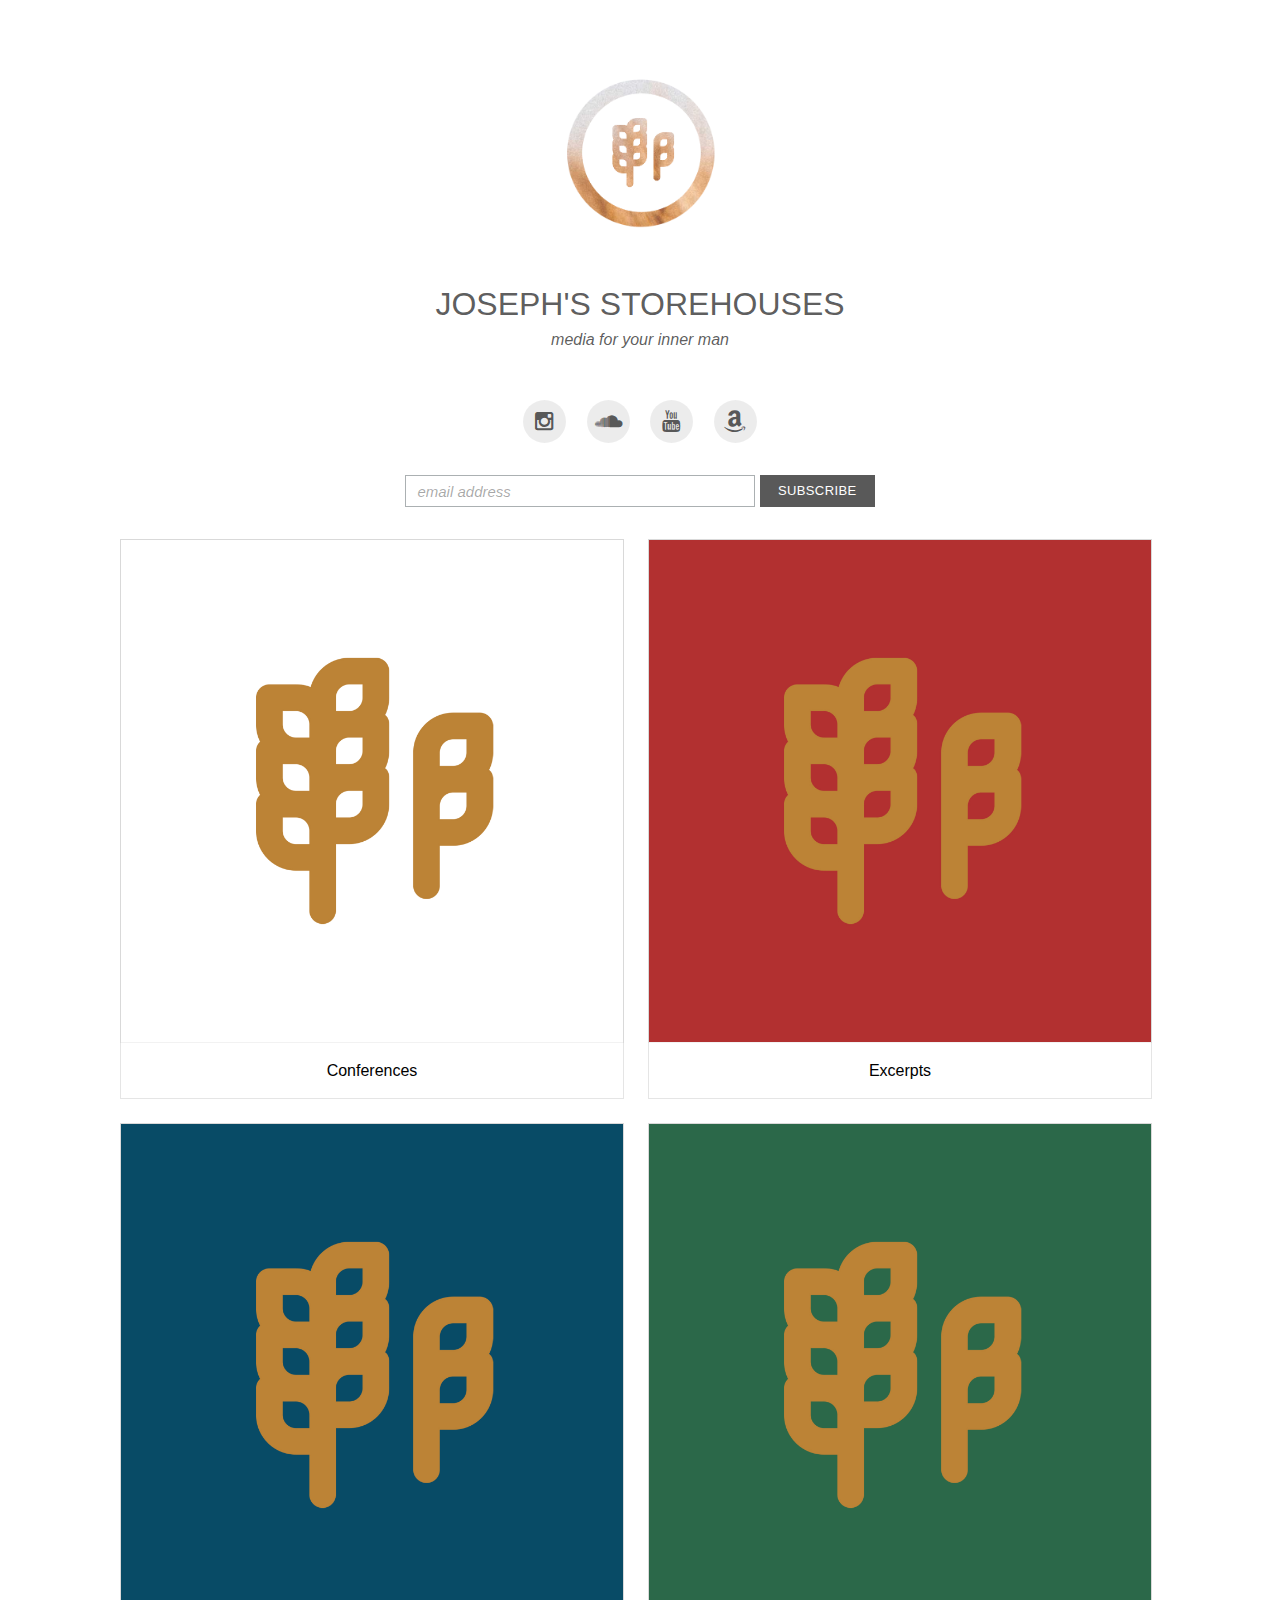
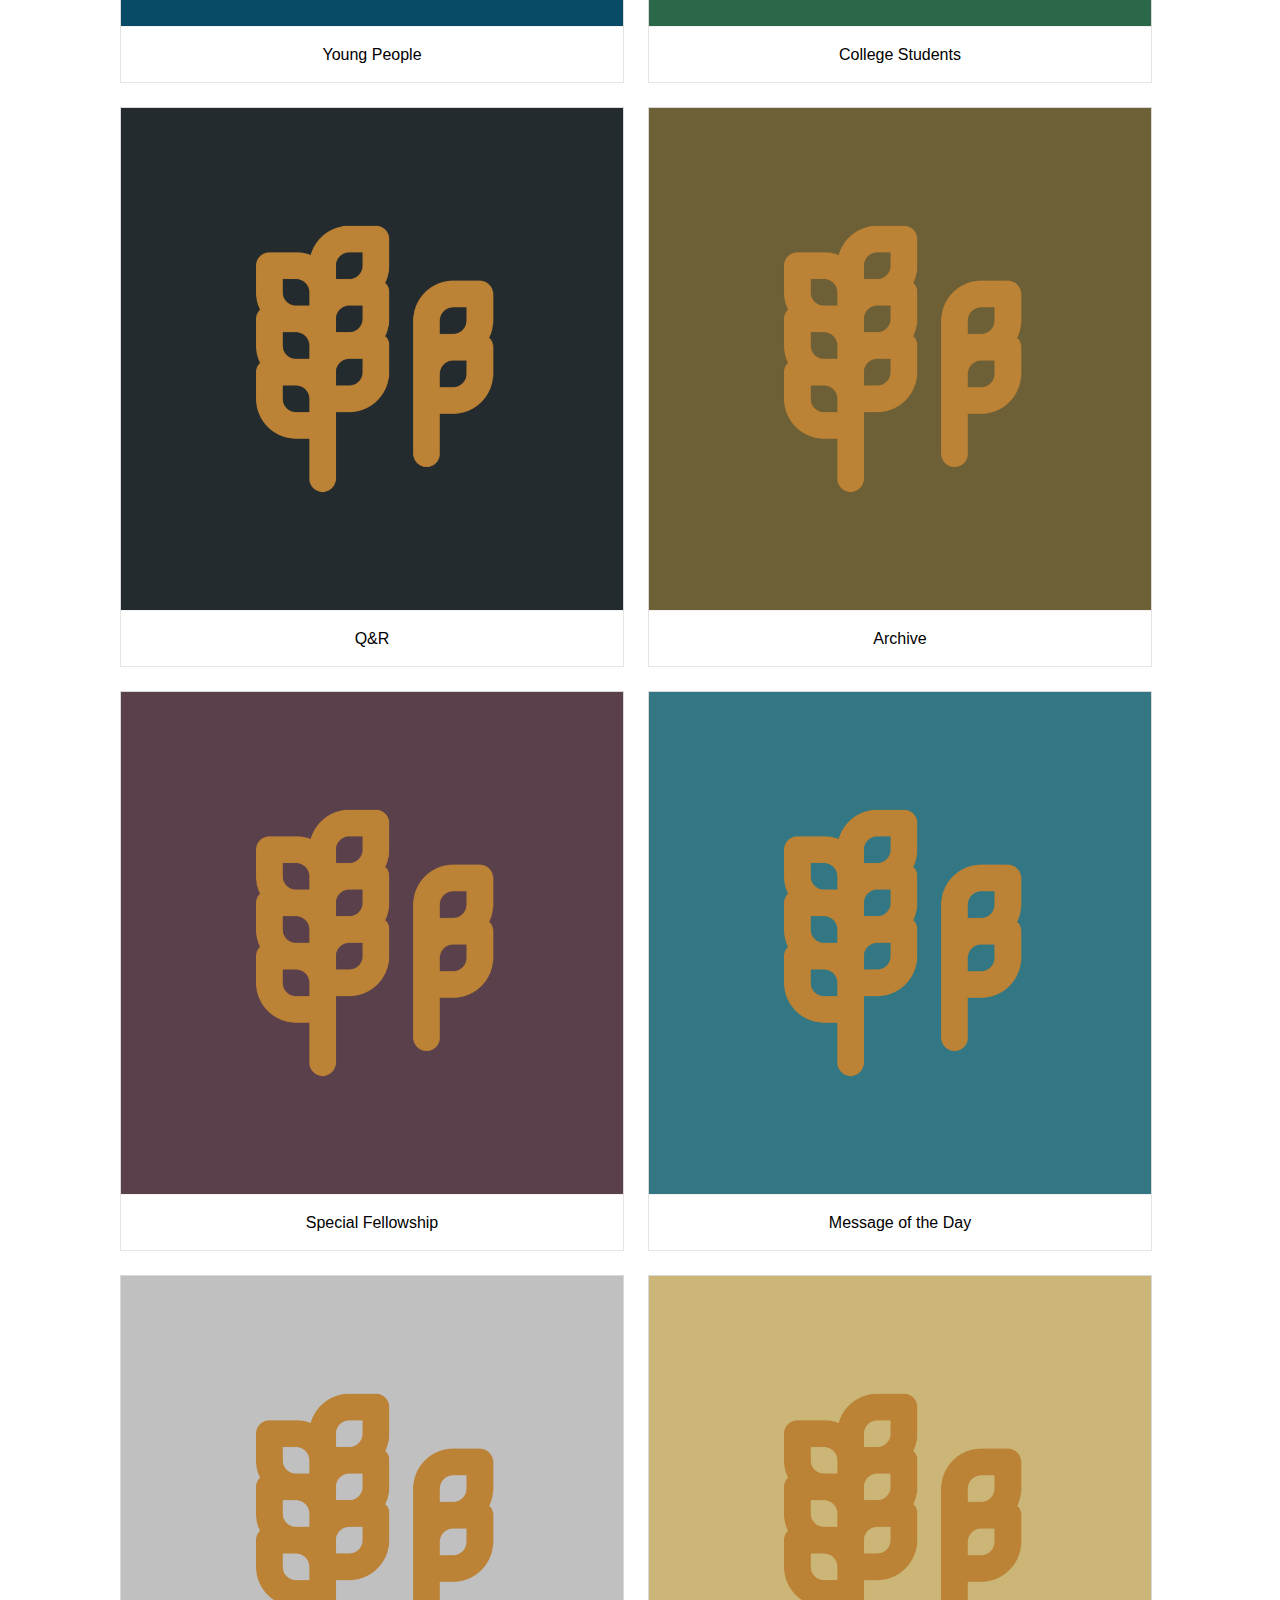
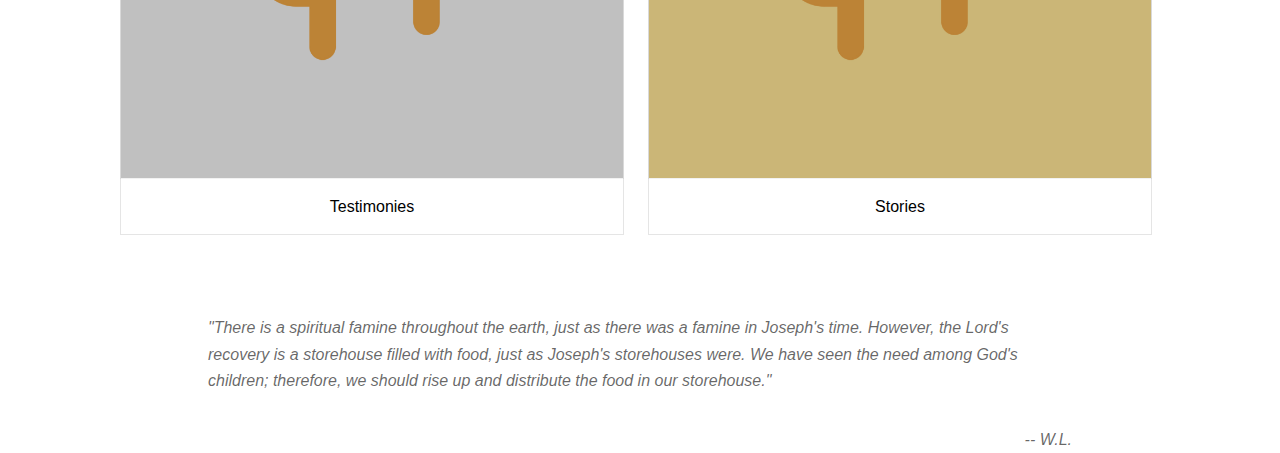
==== commit 1c24f135: "Mail chimp style attempt #4" ====
--- a/index.html
+++ b/index.html
@@ -40,19 +40,23 @@
 
 
 						<!-- Begin Mailchimp Signup Form -->
-						<link href="//cdn-images.mailchimp.com/embedcode/horizontal-slim-10_7.css" rel="stylesheet" type="text/css">
 						<div id="mc_embed_signup">
 							<form action="https://gmail.us20.list-manage.com/subscribe/post?u=3be3a4b41cfe2de0cd29c09fe&amp;id=c2358cf5a8" method="post" id="mc-embedded-subscribe-form" name="mc-embedded-subscribe-form" class="validate" target="_blank" novalidate>
-							    <div id="mc_embed_signup_scroll">
+    						<div id="mc_embed_signup_scroll">
+									<input type="email" value="" name="EMAIL" class="required email" id="mce-EMAIL" placeholder="email address" required>
+									<!-- <div id="mce-responses" class="clear">
+										<div class="response" id="mce-error-response" style="display:none"></div>
+										<div class="response" id="mce-success-response" style="display:none"></div>
+									</div>     -->
 
-										<input type="email" value="" name="EMAIL" class="email" id="mce-EMAIL" placeholder="email address" required>
-								    <!-- real people should not fill this in and expect good things - do not remove this or risk form bot signups-->
-								    <div style="position: absolute; left: -5000px;" aria-hidden="true"><input type="text" name="b_3be3a4b41cfe2de0cd29c09fe_c2358cf5a8" tabindex="-1" value=""></div>
-										<input type="submit" value="SUBSCRIBE" name="subscribe" id="mc-embedded-subscribe" class="button">
-							    </div>
+									<!-- real people should not fill this in and expect good things - do not remove this or risk form bot signups-->
+									<div style="position: absolute; left: -5000px;" aria-hidden="true"><input type="text" name="b_3be3a4b41cfe2de0cd29c09fe_c2358cf5a8" tabindex="-1" value=""></div>
+								  <input type="submit" value="SUBSCRIBE" name="subscribe" id="mc-embedded-subscribe" class="button">
+								</div>
 							</form>
 						</div>
-						<!--End mc_embed_signup-->
+
+<!--End mc_embed_signup-->
 
 						<!-- <input type="text" placeholder="enter email" class="field" maxlength="75" id="email"/> -->
 						<!-- <button class="button">SUBSCRIBE</button> -->
--- a/assets/css/main.css
+++ b/assets/css/main.css
@@ -2139,32 +2139,32 @@
 		}
 
 
-		#mc_embed_signup .button {
-		    /* font-size: 13px;
-		    border: none; */
-		    -webkit-border-radius: 0px;
-		    -moz-border-radius: 0px;
-		    border-radius: 0px;
-		    letter-spacing: .03em;
-		    color: #fff;
-		    background-color: rgba(0, 0, 0, 0.65);
-		    box-sizing: border-box;
-		    height: 32px;
-		    line-height: 32px;
-		    padding: 0 18px;
-		    display: inline-block;
-		    margin: 0;
-		    transition: all 0.2s ease;
-				text-align: center;
-		}
-
-			#mc_embed_signup .button:hover {
+		#mc-embedded-subscribe {
+	    font-size: 13px;
+	    border: none;
+	    -webkit-border-radius: 0px;
+	    -moz-border-radius: 0px;
+	    border-radius: 0px;
+	    letter-spacing: .03em;
+	    color: #fff;
+	    background-color: rgba(0, 0, 0, 0.65);
+	    box-sizing: border-box;
+	    height: 32px;
+	    line-height: 32px;
+	    padding: 0 18px;
+	    display: inline-block;
+	    margin: 0;
+	    transition: all 0.2s ease;
+			text-align: center;
+		}
+
+			#mc-embedded-subscribe:hover {
 				transform: scale(1.05);
 				cursor: pointer;
 				background-color: #000;
 			}
 
-		#mc_embed_signup input.email {
+		#mce-EMAIL {
 	    font-size: 15px;
 	    border: 1px solid #ABB0B2;
 	    -webkit-border-radius: 0px;
@@ -2181,6 +2181,17 @@
 	    vertical-align: top;
 	}
 
+	@media screen and (max-width: 480px) {
+		#mc-embedded-subscribe {
+    	width: 100%;
+    	margin: 0;
+		}
+		#mce-EMAIL {
+	    width: 100%;
+			margin-bottom: 5px;
+		}
+	}
+
 		#header .avatar {
 			border-radius: 100%;
 			display: inline-block;
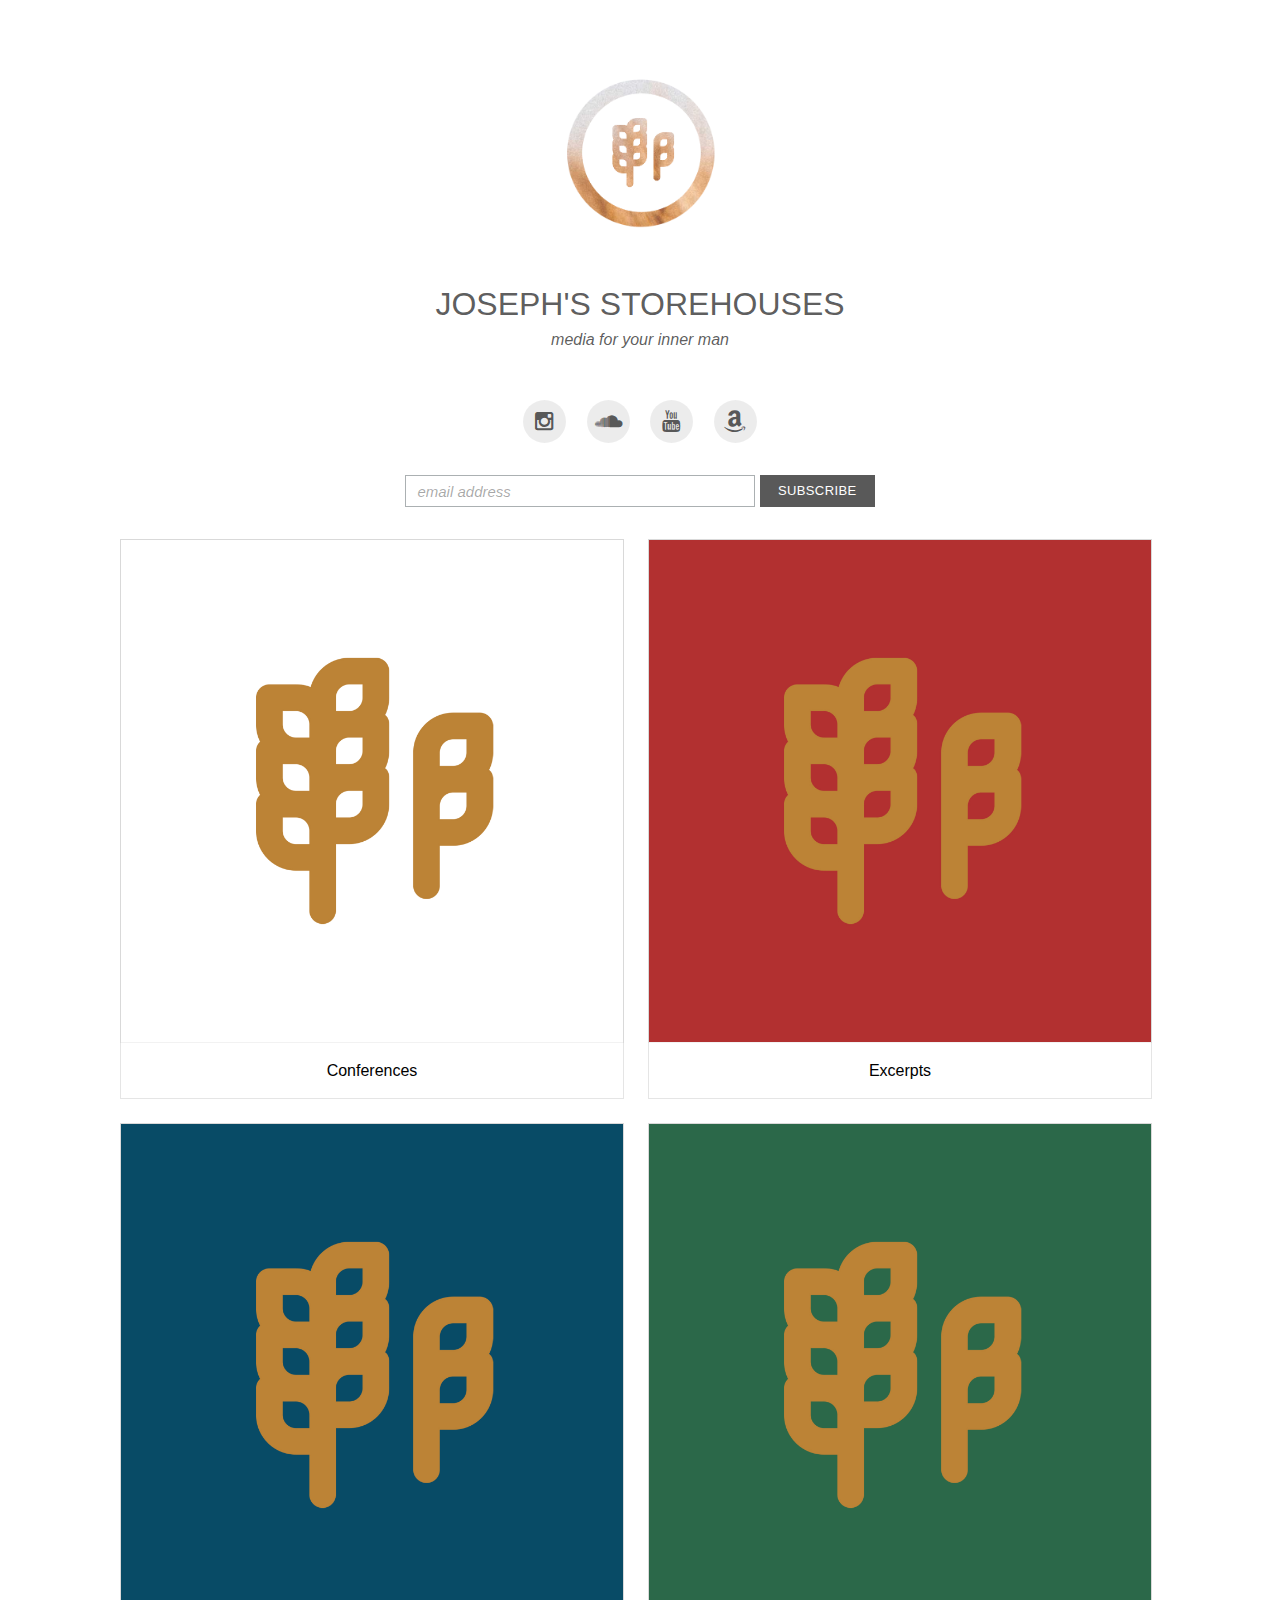
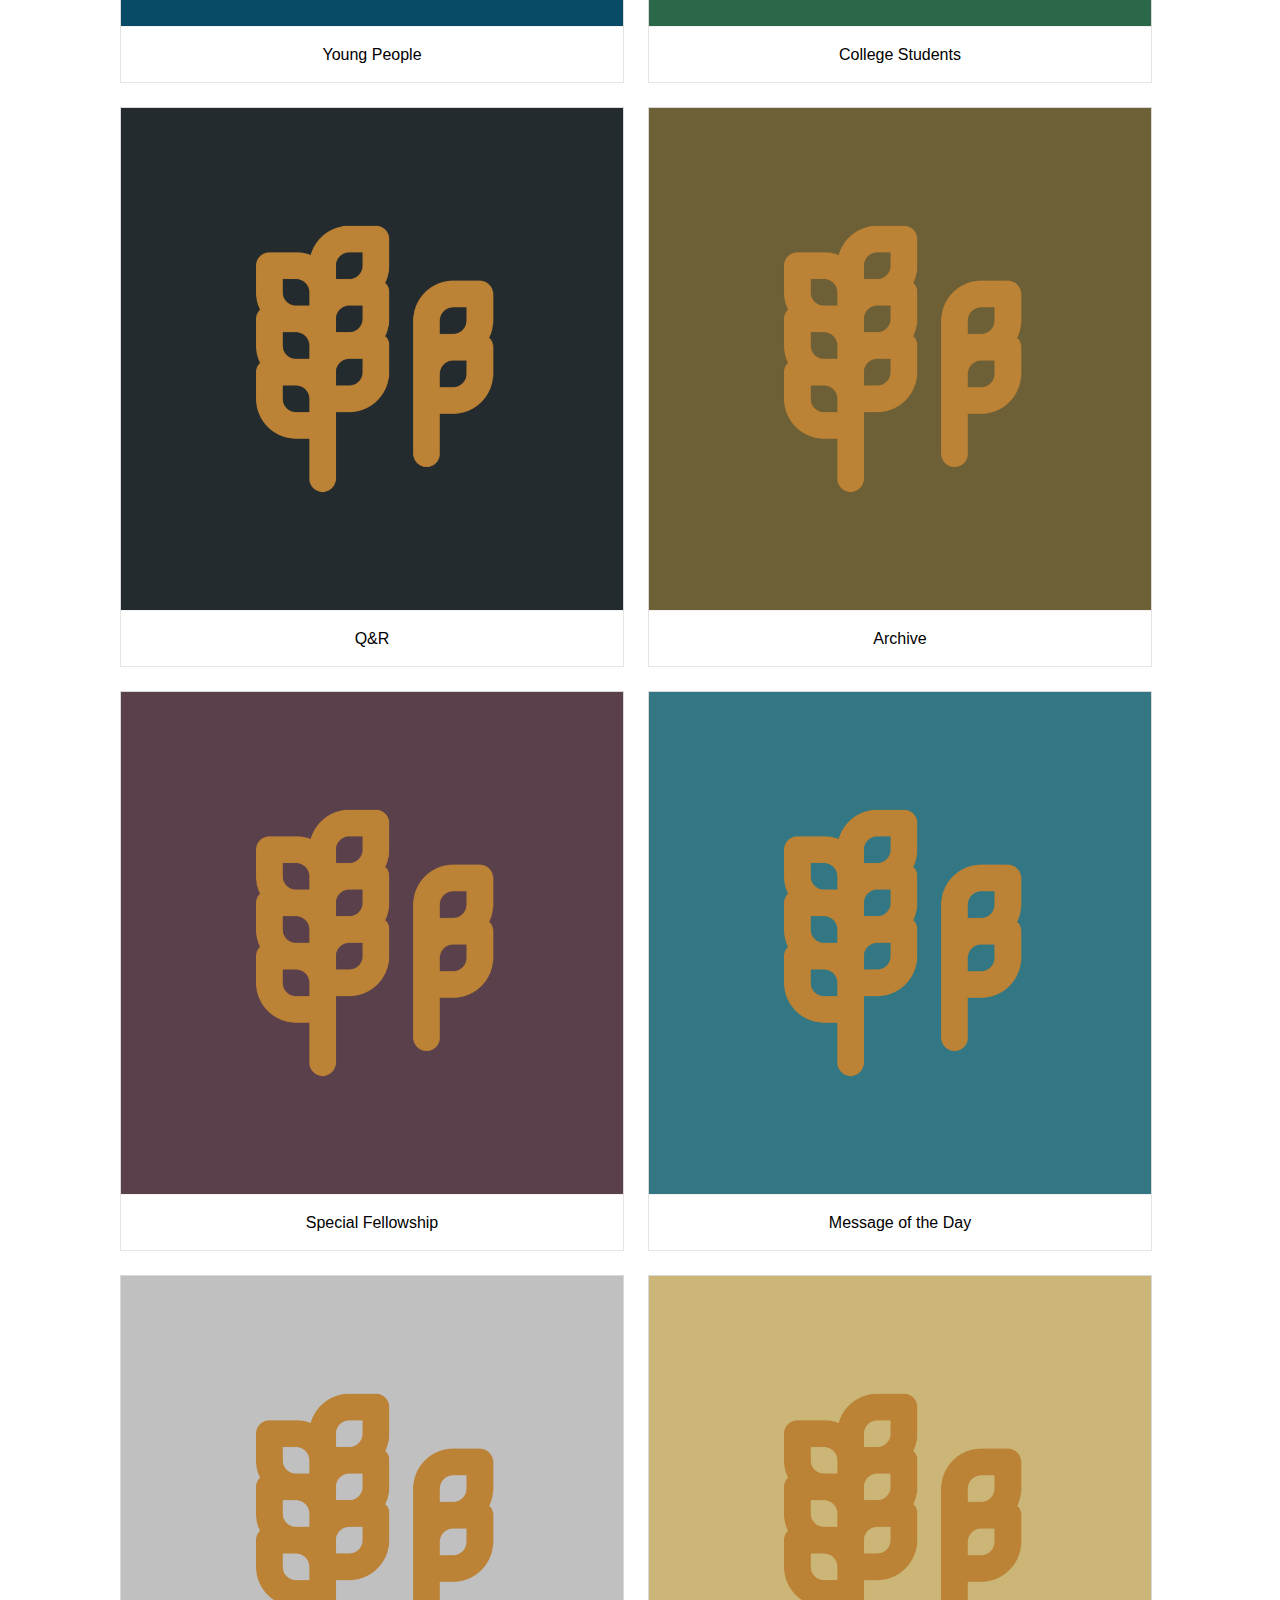
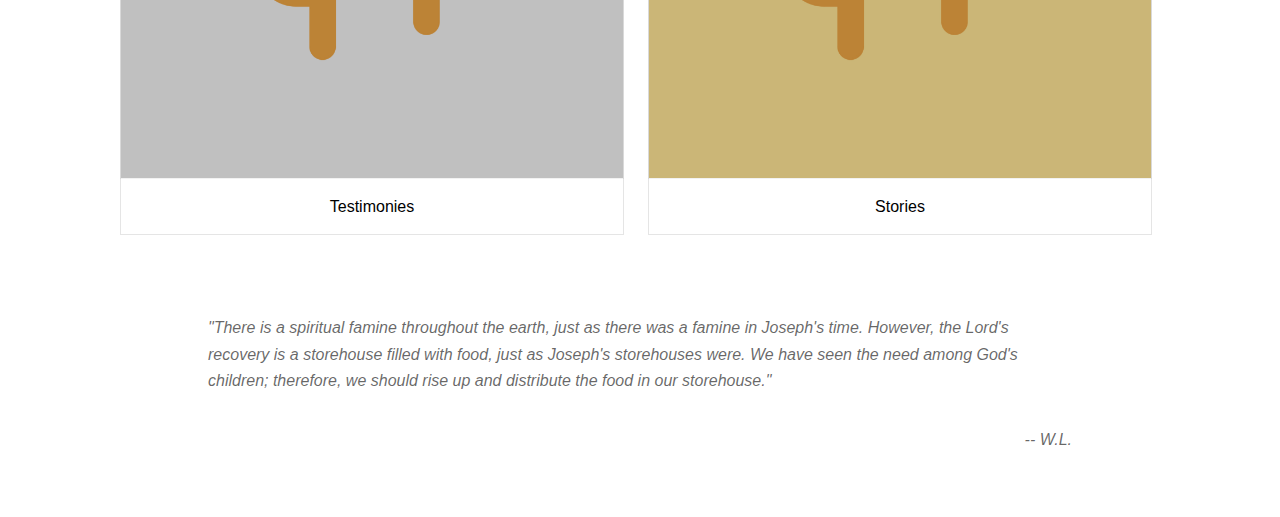
==== commit 94891742: "Added description to overlay" ====
--- a/index.html
+++ b/index.html
@@ -15,6 +15,7 @@
 			<div class="overlay-content">
 				<h1 id="overlay-text"></h1>
 				<img src="images/thumbs/q-and-r.jpg" alt="conferences" id="overlay-image"/>
+				<p id="overlay-description"></p>
 				<a id="apple-podcast-link">Apple Podcasts</a>
 				<a id="google-podcast-link">Google Podcasts</a>
 				<!-- <a id="overcast-link">Overcast</a> -->
@@ -55,8 +56,7 @@
 								</div>
 							</form>
 						</div>
-
-<!--End mc_embed_signup-->
+						<!--End mc_embed_signup-->
 
 						<!-- <input type="text" placeholder="enter email" class="field" maxlength="75" id="email"/> -->
 						<!-- <button class="button">SUBSCRIBE</button> -->
--- a/assets/css/main.css
+++ b/assets/css/main.css
@@ -2140,6 +2140,7 @@
 
 
 		#mc-embedded-subscribe {
+			-webkit-appearance: none;
 	    font-size: 13px;
 	    border: none;
 	    -webkit-border-radius: 0px;
@@ -2257,6 +2258,30 @@
 		margin-bottom: 1em;
 	}
 
+	.overlay p {
+		color: rgb(255, 255, 255, 0.75);
+		font-style: italic;
+		width: 20%;
+		margin-left: auto;
+		margin-right: auto;
+	}
+	@media screen and (max-width: 980px) {
+			.overlay p {
+				width: 40%;
+				margin-left: auto;
+				margin-right: auto;
+			}
+		}
+	@media screen and (max-width: 480px) {
+			.overlay p {
+				width: auto;
+				margin-left: 2em;
+				margin-right: 2em;
+
+			}
+		}
+
+
 	.overlay img {
 		width: 100px;
 		height: 100px;
@@ -2268,7 +2293,7 @@
 	  padding: 8px;
 		padding-top: 2px;
 	  text-decoration: none;
-	  font-size: 36px;
+	  font-size: 30px;
 	  color: rgba(255,255,255, 0.5);
 	  display: block;
 	  transition: 0.3s;
@@ -2314,11 +2339,11 @@
 }
 	#quote-reference {
 		text-align: right;
+		padding-bottom: 4em;
 	}
 	#footer-quote p {
 		margin-left: 5em;
 		margin-right: 5em;
-
 		color: rgba(0,0,0, 0.6);
 		font-style: italic;
 	}
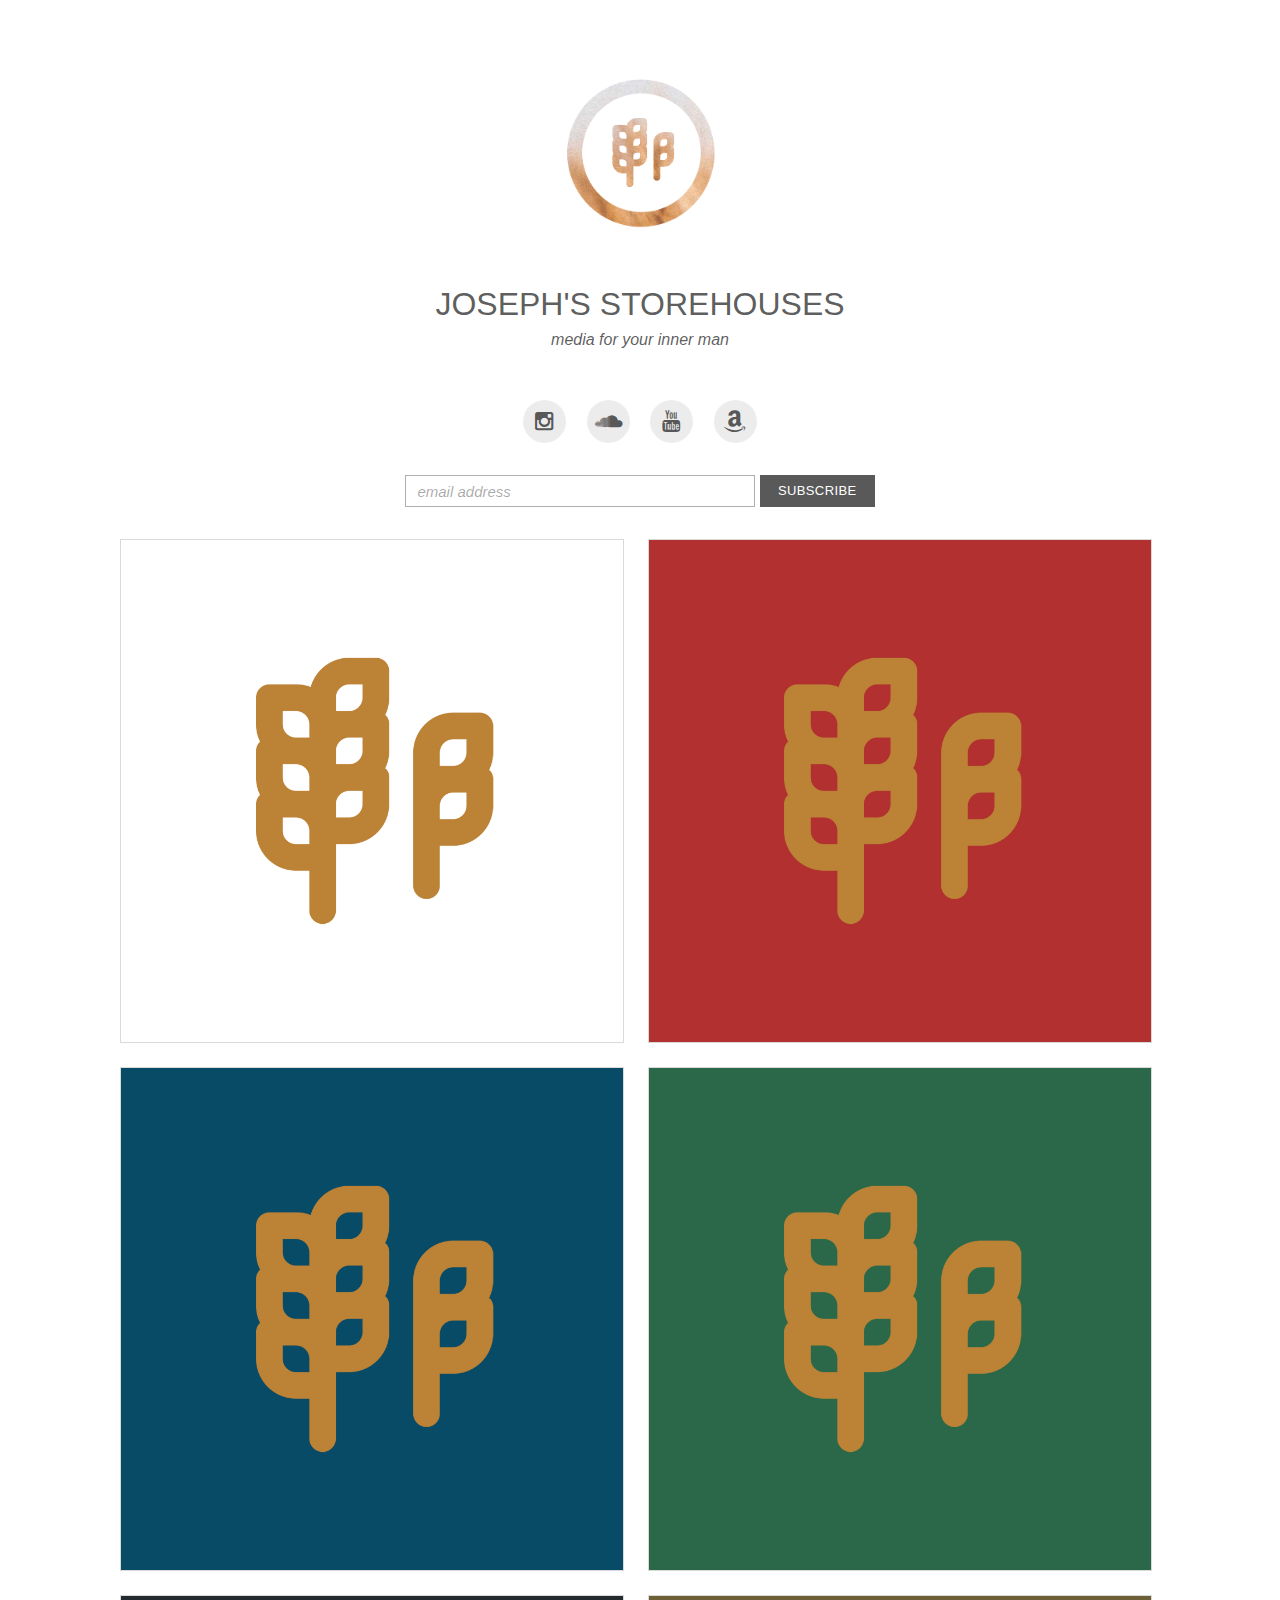
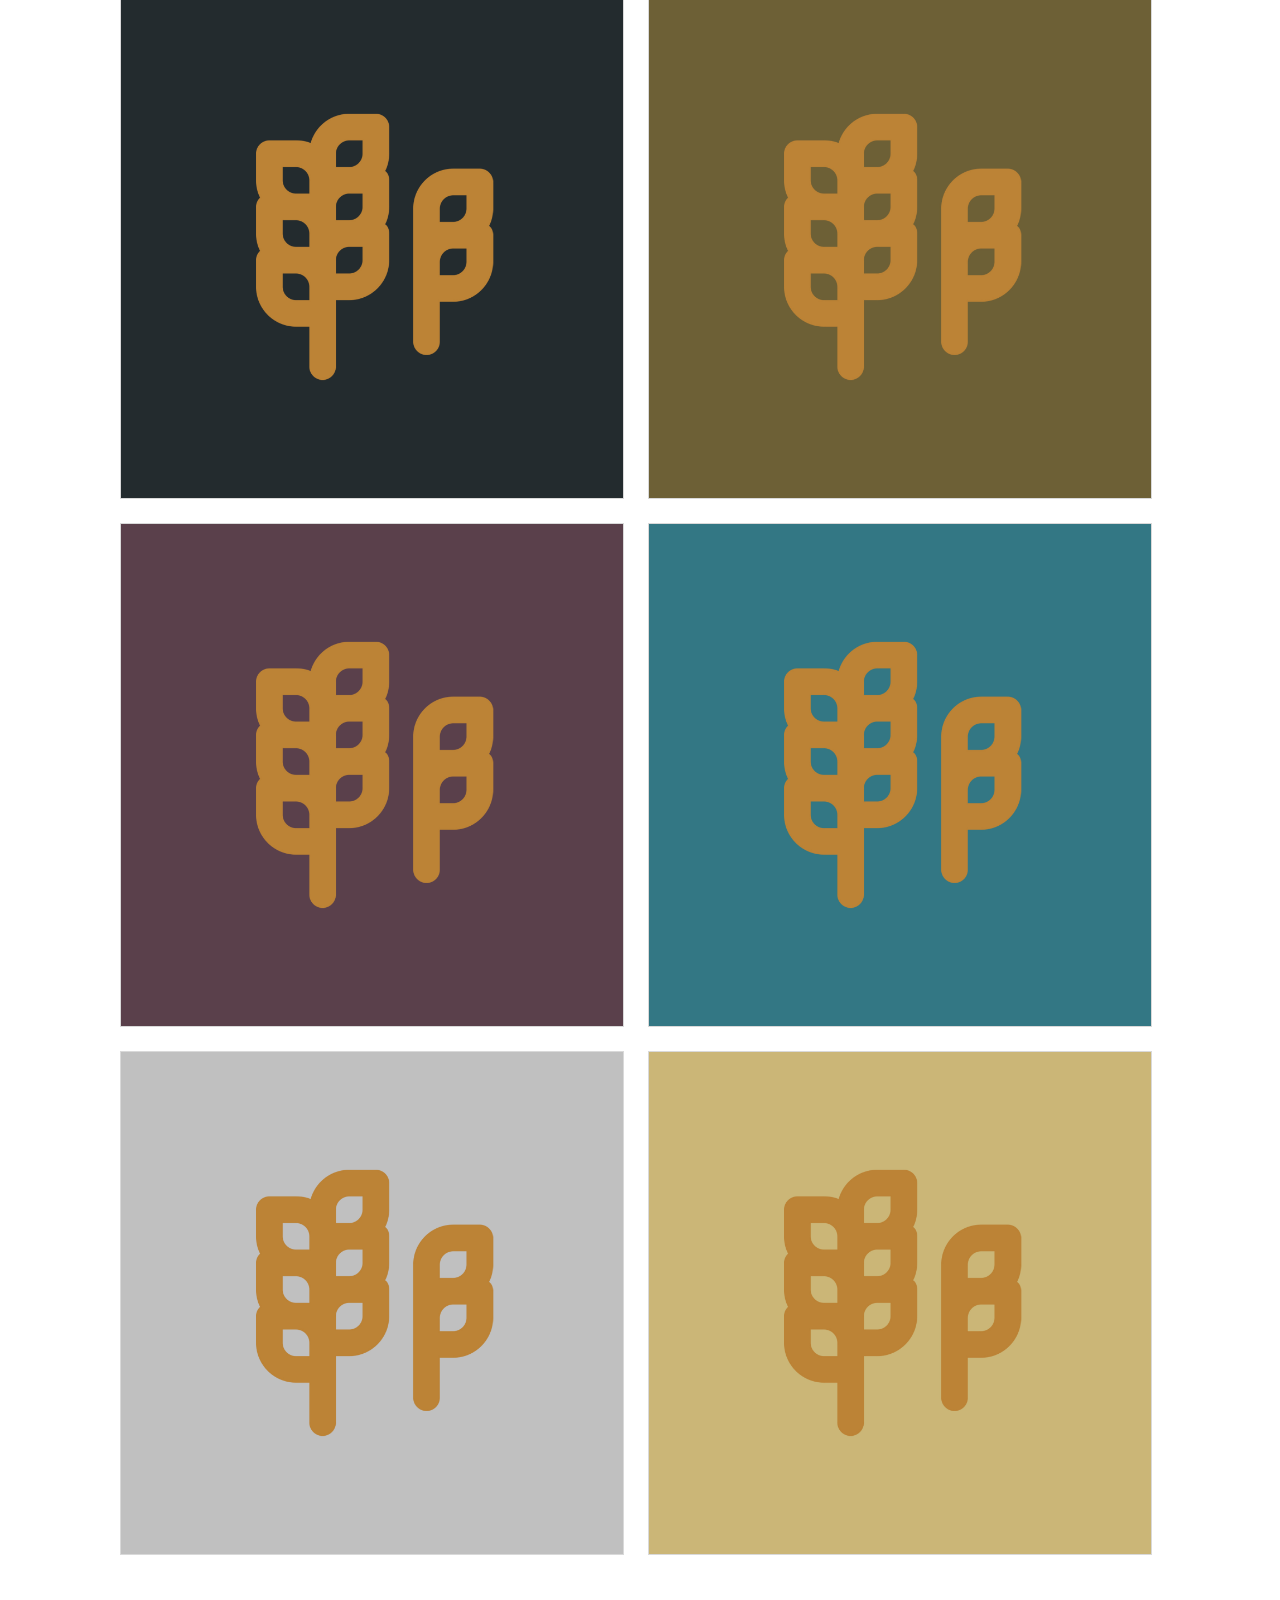
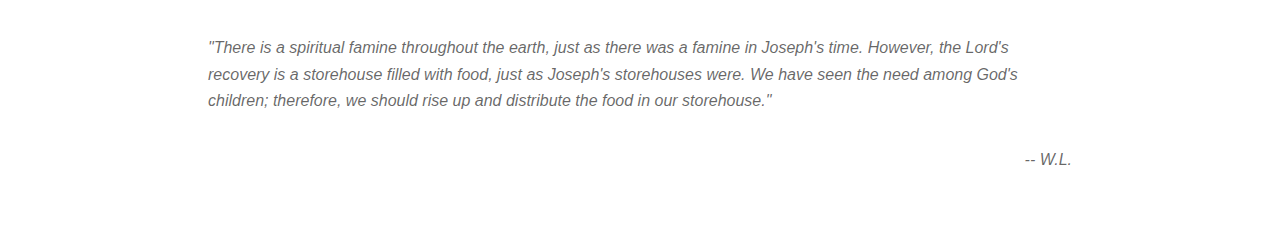
==== commit a6a44892: "Update Titles" ====
--- a/index.html
+++ b/index.html
@@ -70,56 +70,56 @@
 								<div>
 									<a onclick="openConferences()">
 										<img src="images/thumbs/conferences.jpg" alt="conferences" />
-										<h3>Conferences</h3>
+<!-- 										<h3>Conferences</h3> -->
 									</a>
 									<a onclick="openYP()">
 										<img src="images/thumbs/young-people.jpg" alt="" />
-										<h3>Young People</h3>
+<!-- 										<h3>Young People</h3> -->
 									</a>
 								</div>
 
 								<div>
 									<a onclick="openQR()">
 										<img src="images/thumbs/q-and-r.jpg" alt="" />
-										<h3>Q&R</h3>
+<!-- 										<h3>Q&R</h3> -->
 									</a>
 
 									<a onclick="openSpecialFellowship()">
 										<img src="images/thumbs/special-fellowship.jpg" alt="" />
-										<h3>Special Fellowship</h3>
+<!-- 										<h3>Special Fellowship</h3> -->
 									</a>
 								</div>
 
 								<div>
 									<a onclick="openTestimonies()">
 										<img src="images/thumbs/testimonies.jpg" alt="" />
-										<h3>Testimonies</h3>
+<!-- 										<h3>Testimonies</h3> -->
 									</a>
 									<a onclick="openExcerpts()">
 										<img src="images/thumbs/excerpts.jpg" alt="" />
-										<h3>Excerpts</h3>
+<!-- 										<h3>Excerpts</h3> -->
 									</a>
 								</div>
 
 								<div>
 									<a onclick="openCollege()">
 										<img src="images/thumbs/college.jpg" alt="" />
-										<h3>College Students</h3>
+<!-- 										<h3>College Students</h3> -->
 									</a>
 									<a onclick="openArchive()">
 										<img src="images/thumbs/archive.jpg" alt="" />
-										<h3>Archive</h3>
+<!-- 										<h3>Archive</h3> -->
 									</a>
 								</div>
 
 								<div>
 									<a onclick="openMessageOfDay()">
 										<img src="images/thumbs/message-of-day.jpg" alt="" />
-										<h3>Message of the Day</h3>
+<!-- 										<h3>Message of the Day</h3> -->
 									</a>
 									<a onclick="openStories()">
 										<img src="images/thumbs/stories.jpg" alt="" />
-										<h3>Stories</h3>
+<!-- 										<h3>Stories</h3> -->
 									</a>
 								</div>
 							</section>
@@ -132,23 +132,23 @@
 									<div>
 										<a onclick="openConferences()">
 											<img src="images/thumbs/conferences.jpg" alt="conferences" />
-											<h3>Conferences</h3>
+<!-- 											<h3>Conferences</h3> -->
 										</a>
 										<a onclick="openYP()">
 											<img src="images/thumbs/young-people.jpg" alt="" />
-											<h3>Young People</h3>
+<!-- 											<h3>Young People</h3> -->
 										</a>
 										<a onclick="openQR()">
 											<img src="images/thumbs/q-and-r.jpg" alt="" />
-											<h3>Q&R</h3>
+<!-- 											<h3>Q&R</h3> -->
 										</a>
 										<a onclick="openSpecialFellowship()">
 											<img src="images/thumbs/special-fellowship.jpg" alt="" />
-											<h3>Special Fellowship</h3>
+<!-- 											<h3>Special Fellowship</h3> -->
 										</a>
 										<a onclick="openTestimonies()">
 											<img src="images/thumbs/testimonies.jpg" alt="" />
-											<h3>Testimonies</h3>
+<!-- 											<h3>Testimonies</h3> -->
 										</a>
 									</div>
 
@@ -156,23 +156,23 @@
 									<div>
 										<a onclick="openExcerpts()">
 											<img src="images/thumbs/excerpts.jpg" alt="" />
-											<h3>Excerpts</h3>
+<!-- 											<h3>Excerpts</h3> -->
 										</a>
 										<a onclick="openCollege()">
 											<img src="images/thumbs/college.jpg" alt="" />
-											<h3>College Students</h3>
+<!-- 											<h3>College Students</h3> -->
 										</a>
 										<a onclick="openArchive()">
 											<img src="images/thumbs/archive.jpg" alt="" />
-											<h3>Archive</h3>
+<!-- 											<h3>Archive</h3> -->
 										</a>
 										<a onclick="openMessageOfDay()">
 											<img src="images/thumbs/message-of-day.jpg" alt="" />
-											<h3>Message of the Day</h3>
+<!-- 											<h3>Message of the Day</h3> -->
 										</a>
 										<a onclick="openStories()">
 											<img src="images/thumbs/stories.jpg" alt="" />
-											<h3>Stories</h3>
+<!-- 											<h3>Stories</h3> -->
 										</a>
 									</div>
 
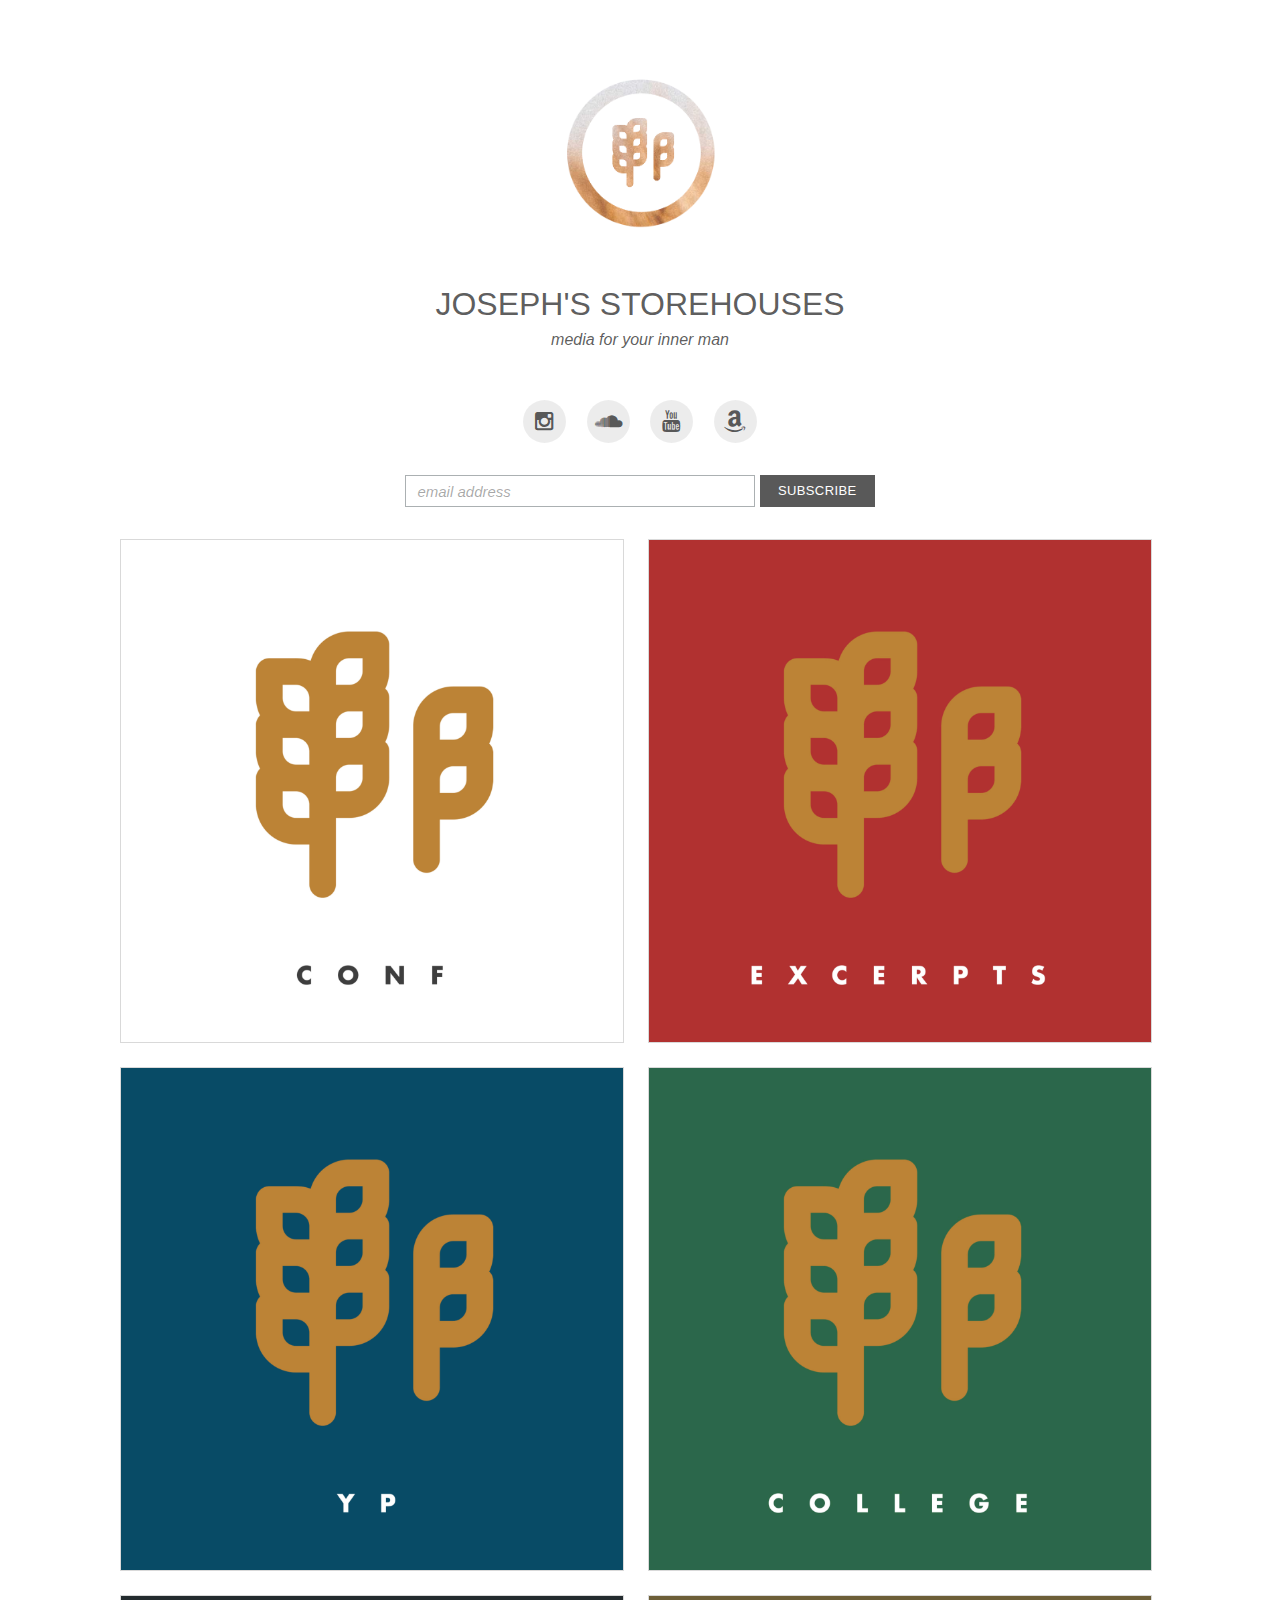
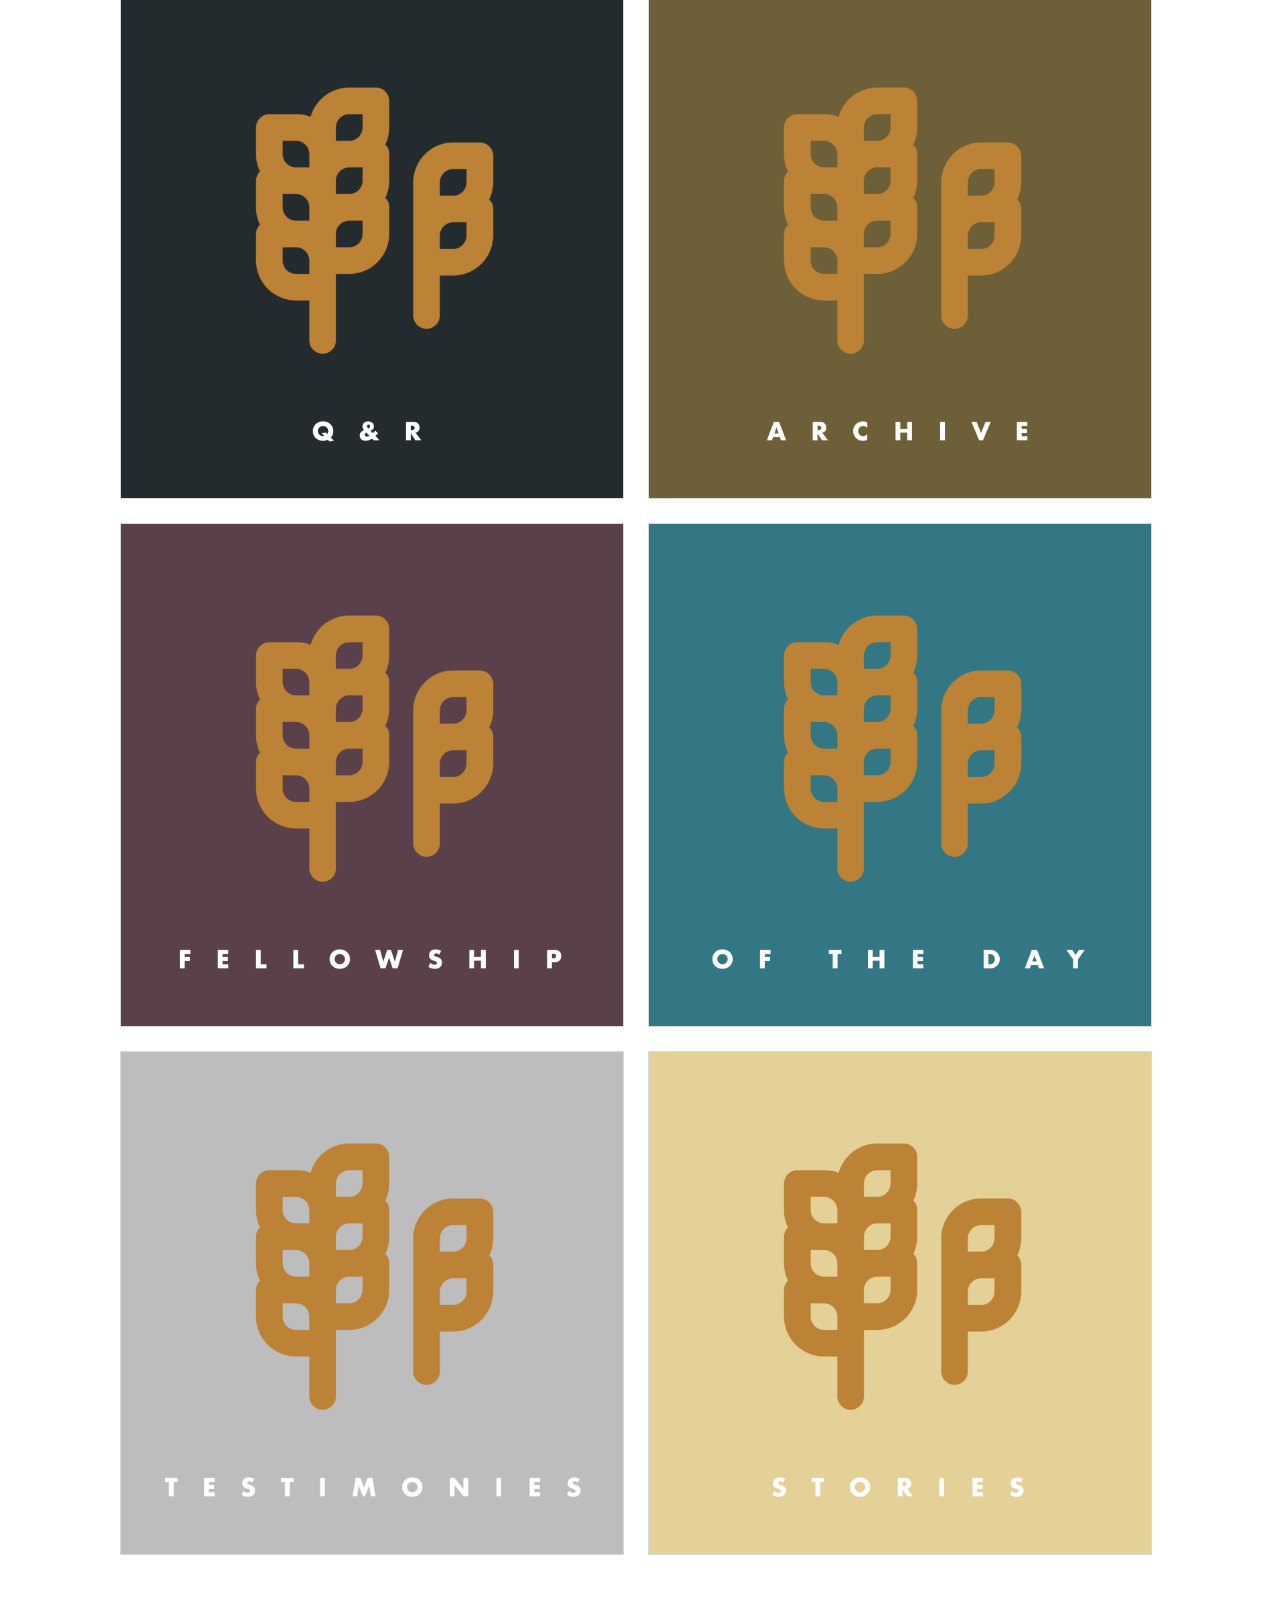
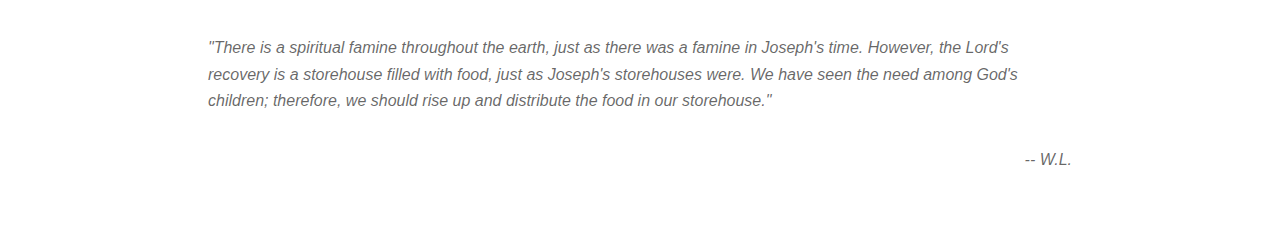
==== commit b24d3ad4: "Updated Website Title" ====
--- a/index.html
+++ b/index.html
@@ -1,7 +1,7 @@
 <!DOCTYPE HTML>
 <html>
 	<head>
-		<title>JStore</title>
+		<title>Joseph's Storehouses</title>
 		<meta charset="utf-8" />
 		<meta name="viewport" content="width=device-width, initial-scale=1" />
 		<link rel="stylesheet" href="assets/css/main.css" />
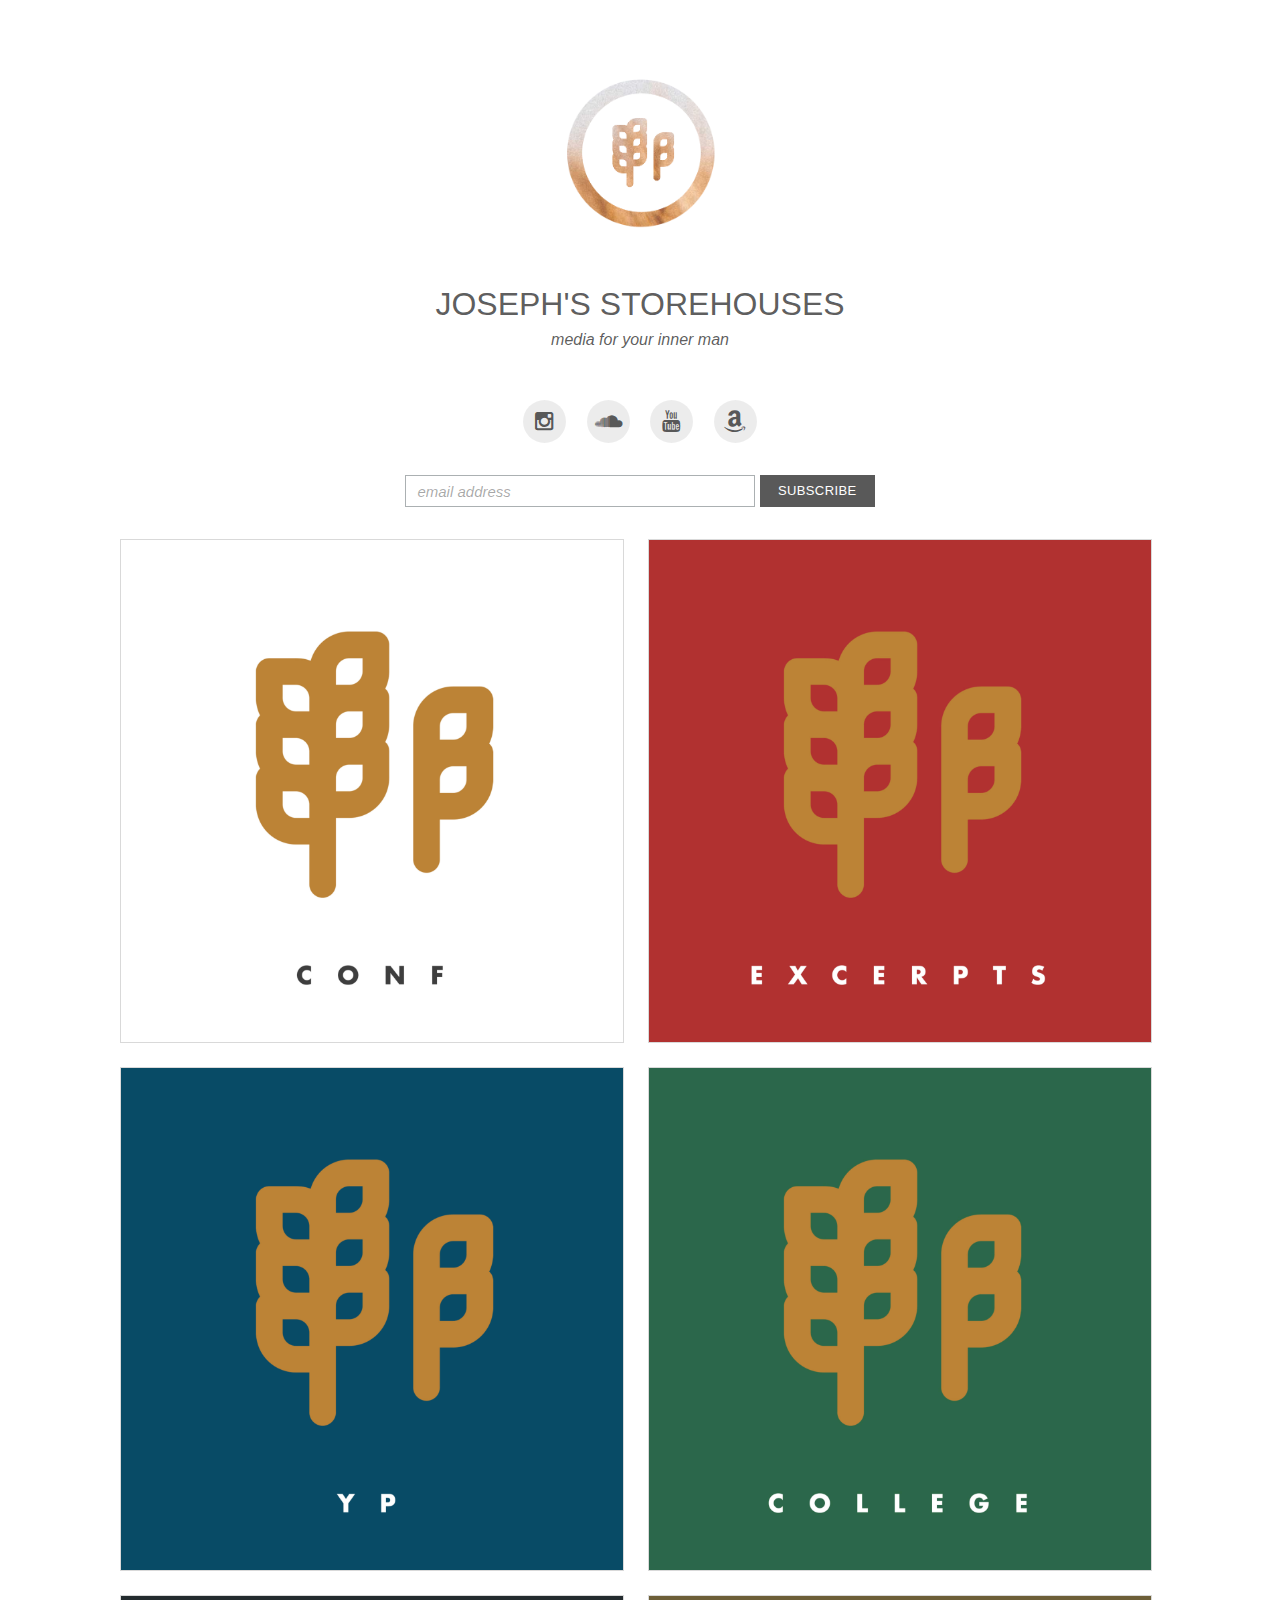
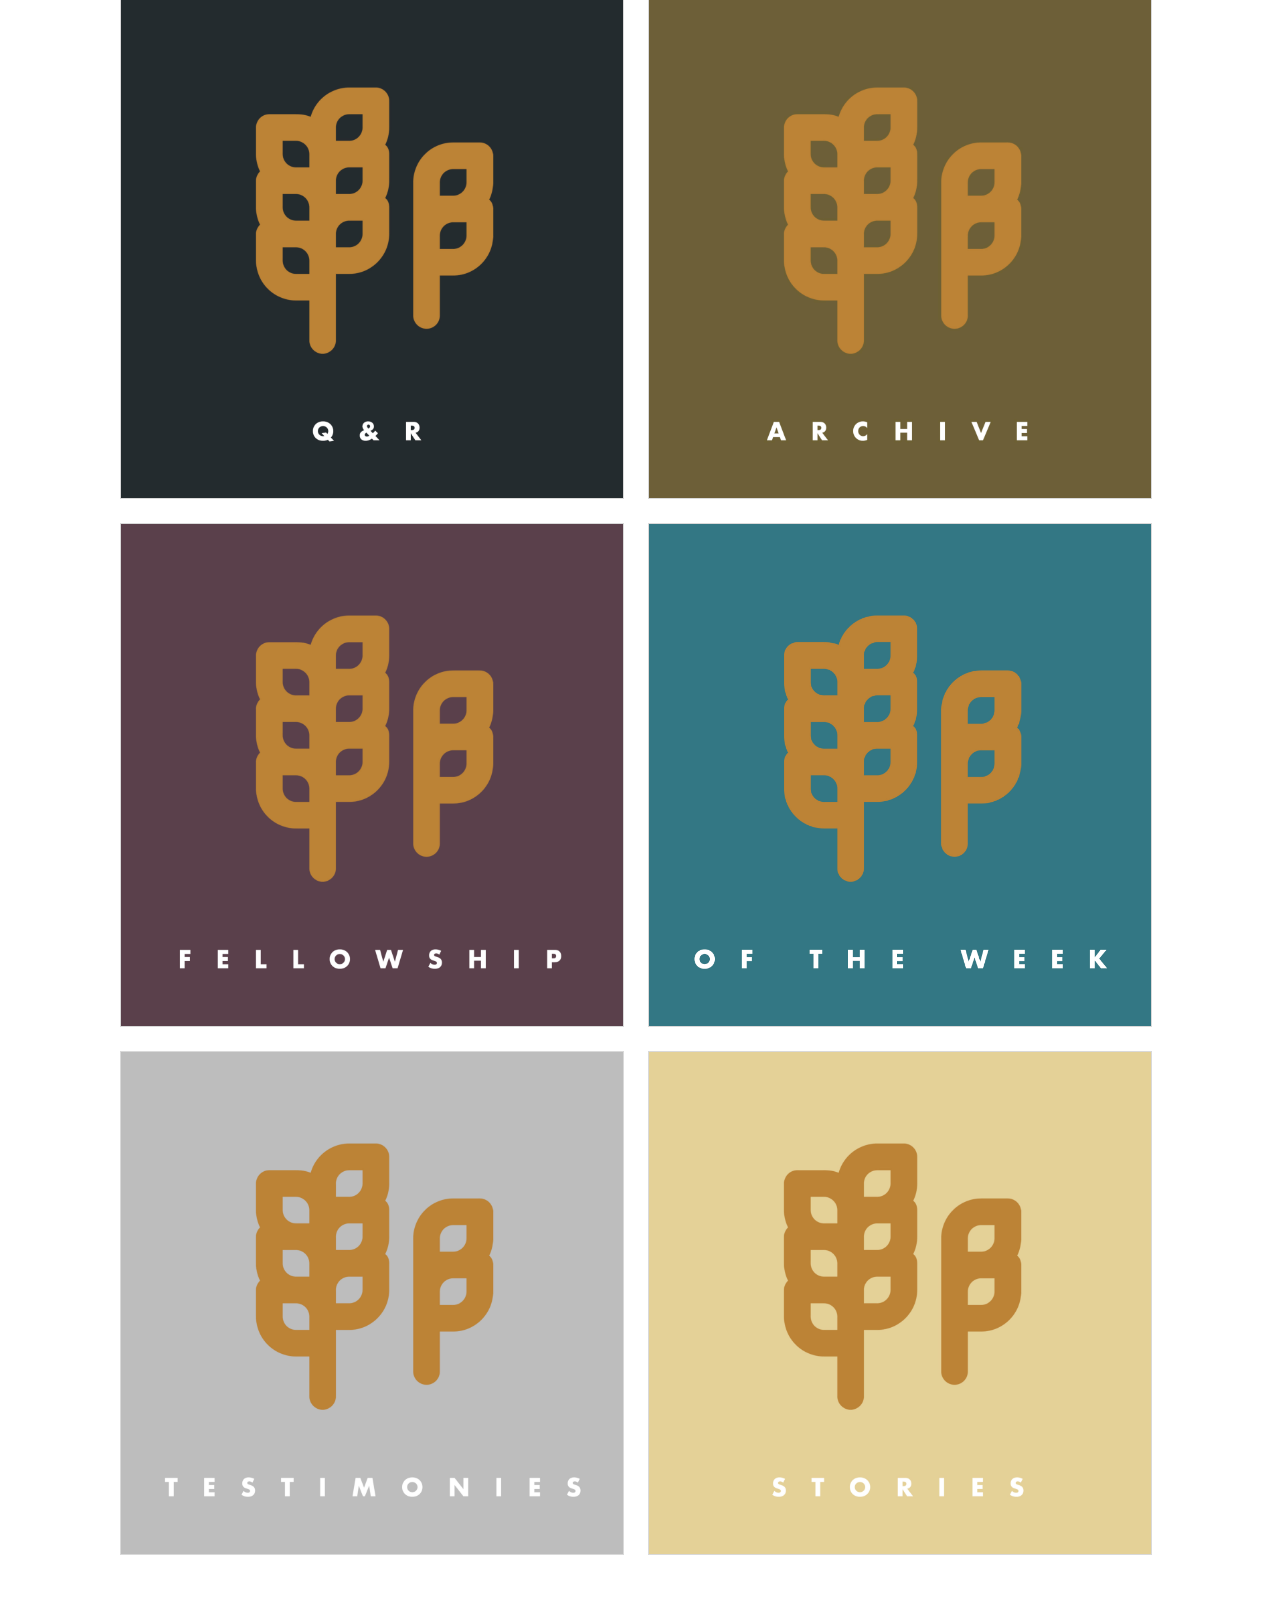
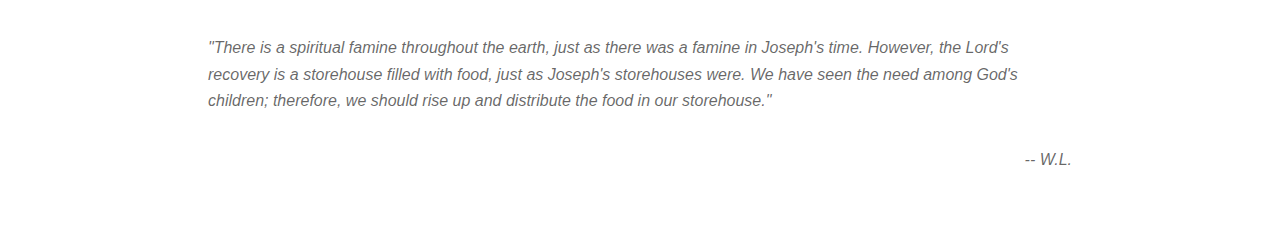
==== commit 9117ac50: "Changed Message of the Day to Message of the Week" ====
--- a/index.html
+++ b/index.html
@@ -5,7 +5,27 @@
 		<meta charset="utf-8" />
 		<meta name="viewport" content="width=device-width, initial-scale=1" />
 		<link rel="stylesheet" href="assets/css/main.css" />
+
+		<!-- Facebook Pixel Code -->
+		<script>
+		  !function(f,b,e,v,n,t,s)
+		  {if(f.fbq)return;n=f.fbq=function(){n.callMethod?
+		  n.callMethod.apply(n,arguments):n.queue.push(arguments)};
+		  if(!f._fbq)f._fbq=n;n.push=n;n.loaded=!0;n.version='2.0';
+		  n.queue=[];t=b.createElement(e);t.async=!0;
+		  t.src=v;s=b.getElementsByTagName(e)[0];
+		  s.parentNode.insertBefore(t,s)}(window, document,'script',
+		  'https://connect.facebook.net/en_US/fbevents.js');
+		  fbq('init', '268047424163778');
+		  fbq('track', 'PageView');
+		</script>
+		<noscript><img height="1" width="1" style="display:none"
+		  src="https://www.facebook.com/tr?id=268047424163778&ev=PageView&noscript=1"
+		/></noscript>
+		<!-- End Facebook Pixel Code -->
 	</head>
+
+
 	<body>
 
 
@@ -113,8 +133,8 @@
 								</div>
 
 								<div>
-									<a onclick="openMessageOfDay()">
-										<img src="images/thumbs/message-of-day.jpg" alt="" />
+									<a onclick="openMessageOfWeek()">
+										<img src="images/thumbs/message-of-week.jpg" alt="" />
 <!-- 										<h3>Message of the Day</h3> -->
 									</a>
 									<a onclick="openStories()">
@@ -166,8 +186,8 @@
 											<img src="images/thumbs/archive.jpg" alt="" />
 <!-- 											<h3>Archive</h3> -->
 										</a>
-										<a onclick="openMessageOfDay()">
-											<img src="images/thumbs/message-of-day.jpg" alt="" />
+										<a onclick="openMessageOfWeek()">
+											<img src="images/thumbs/message-of-week.jpg" alt="" />
 <!-- 											<h3>Message of the Day</h3> -->
 										</a>
 										<a onclick="openStories()">
